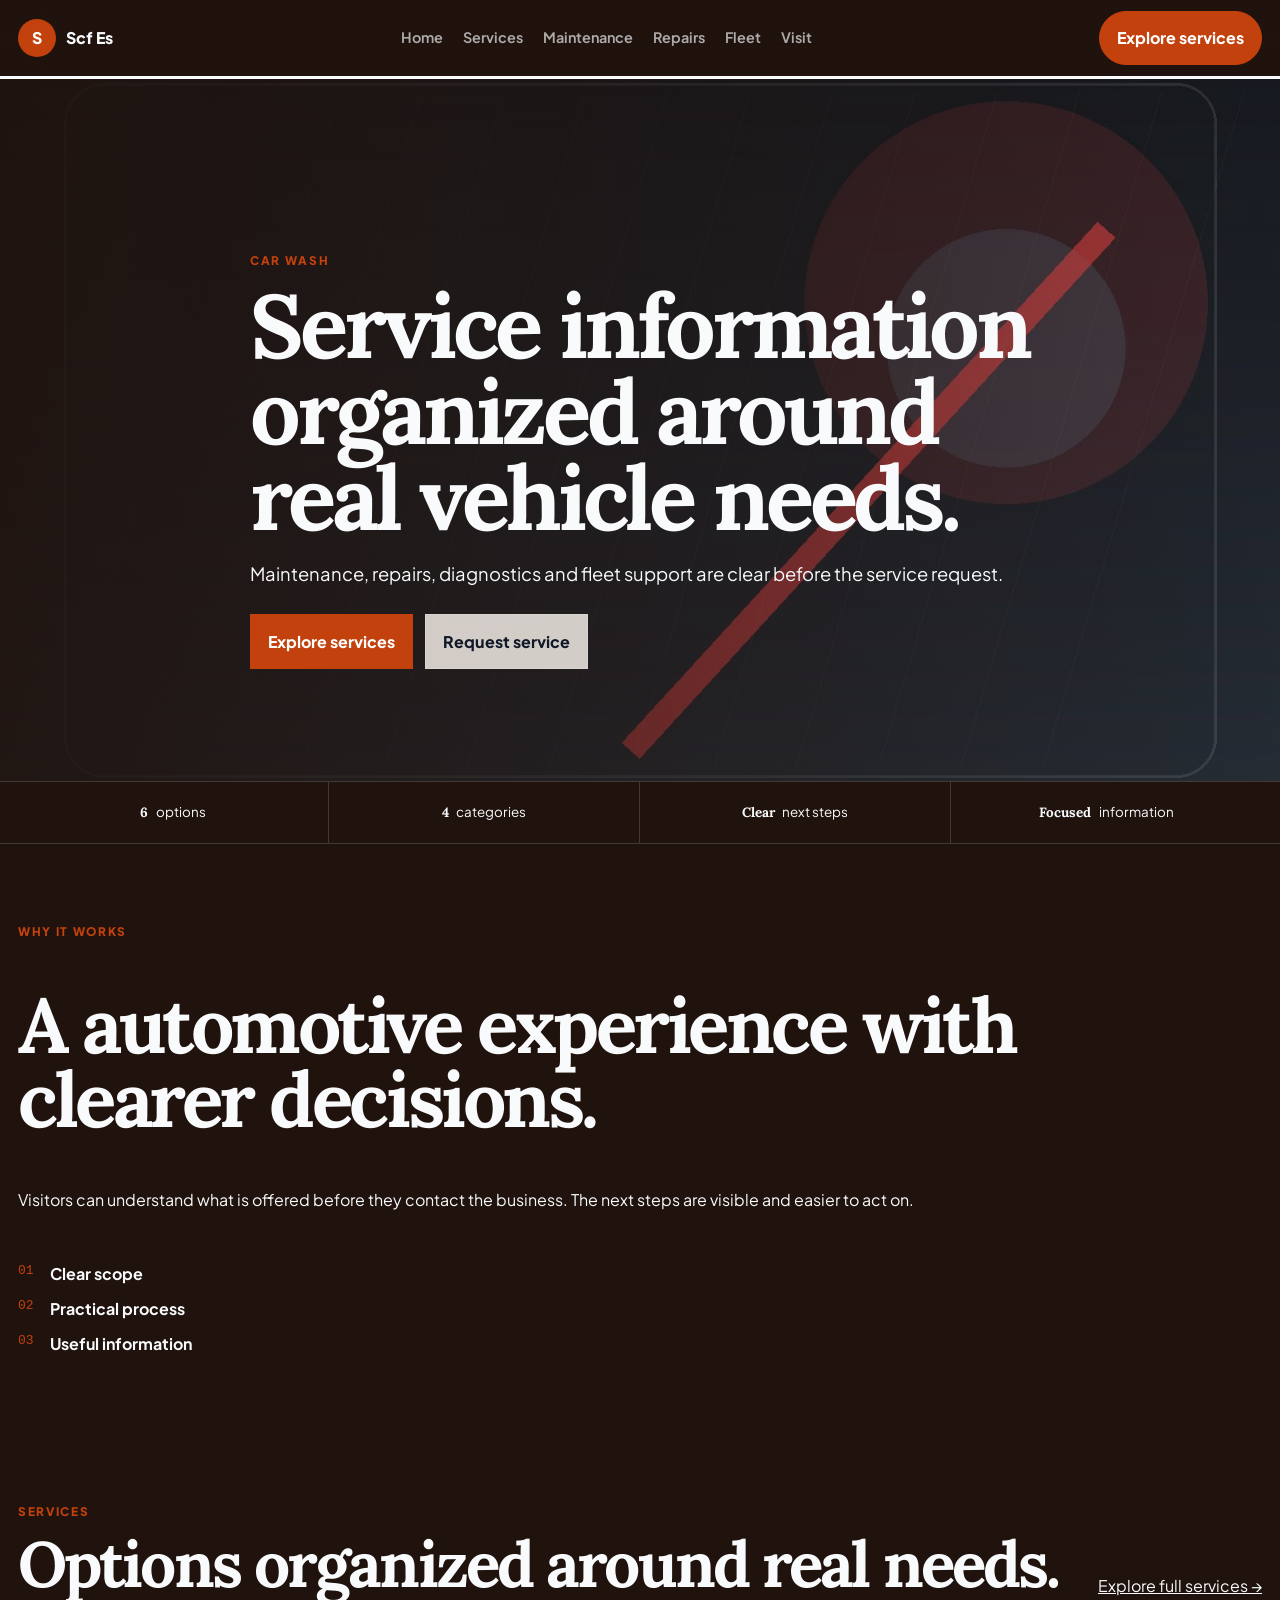
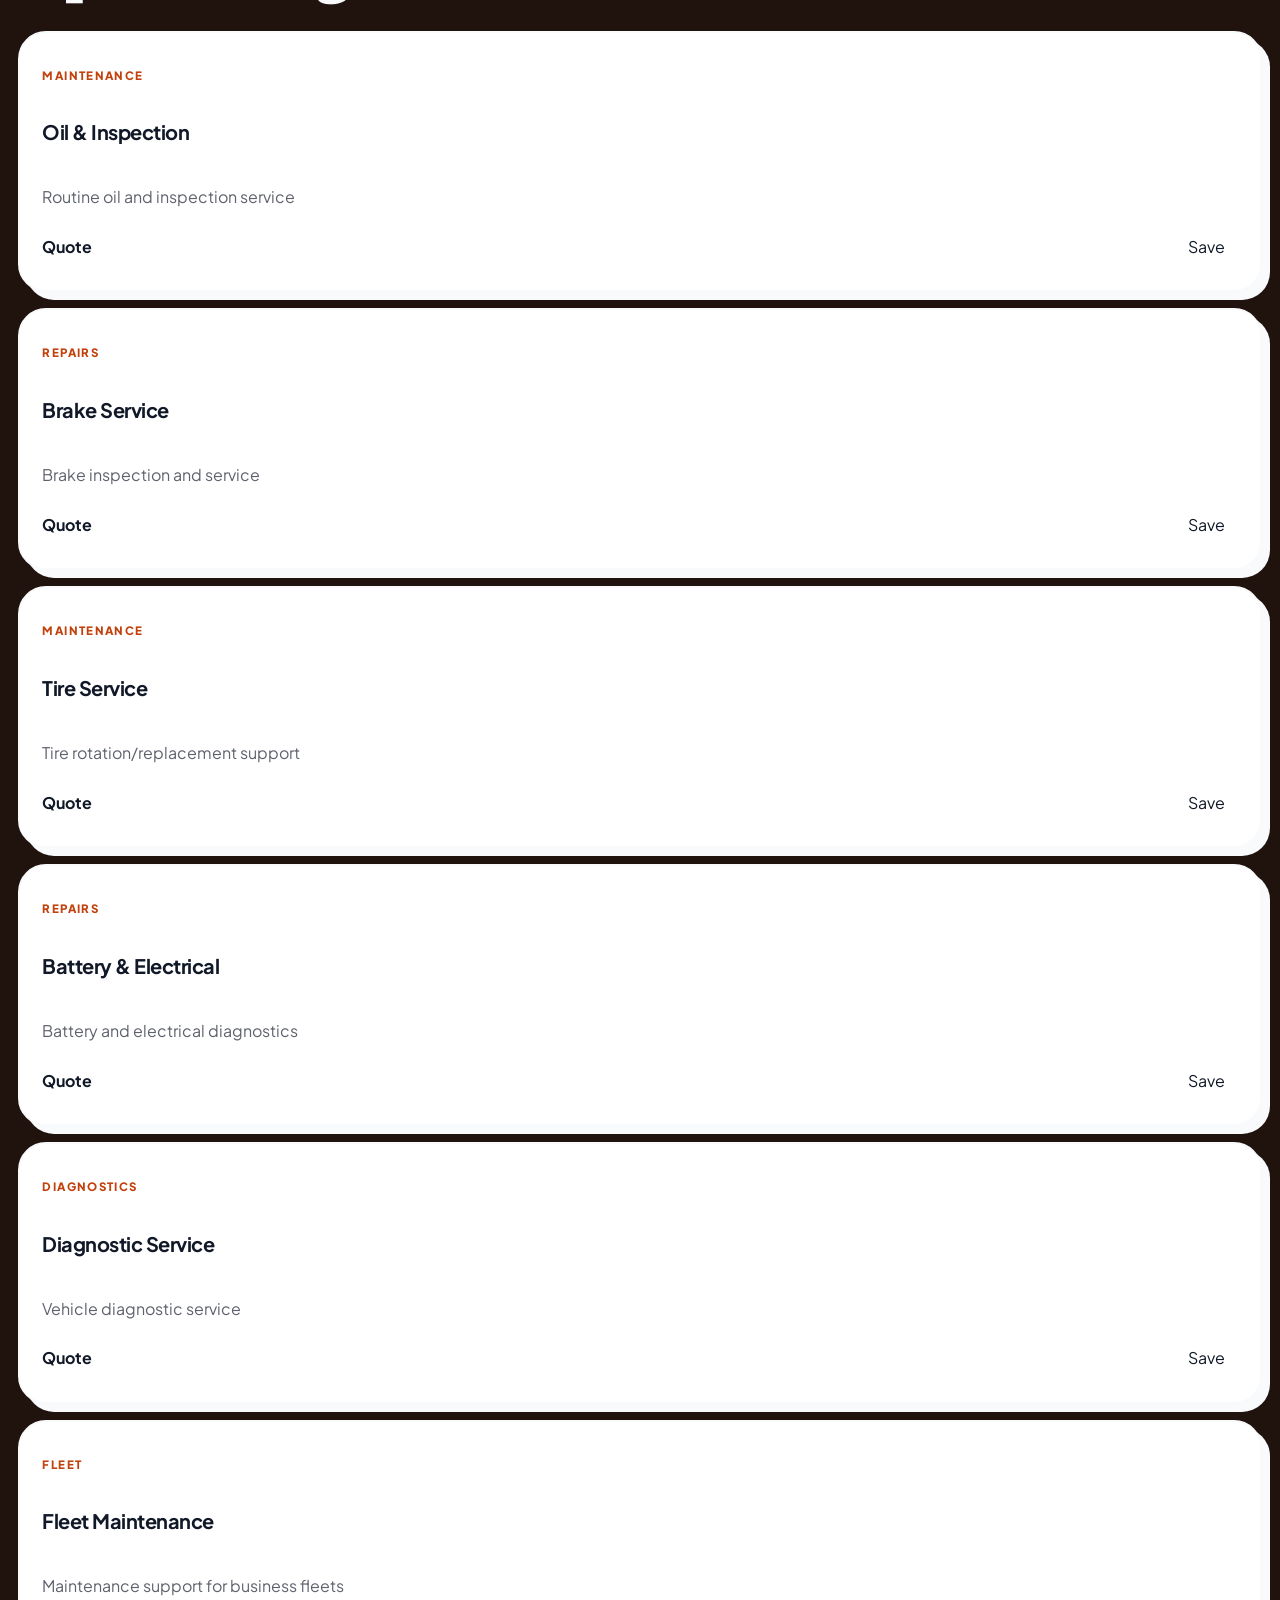
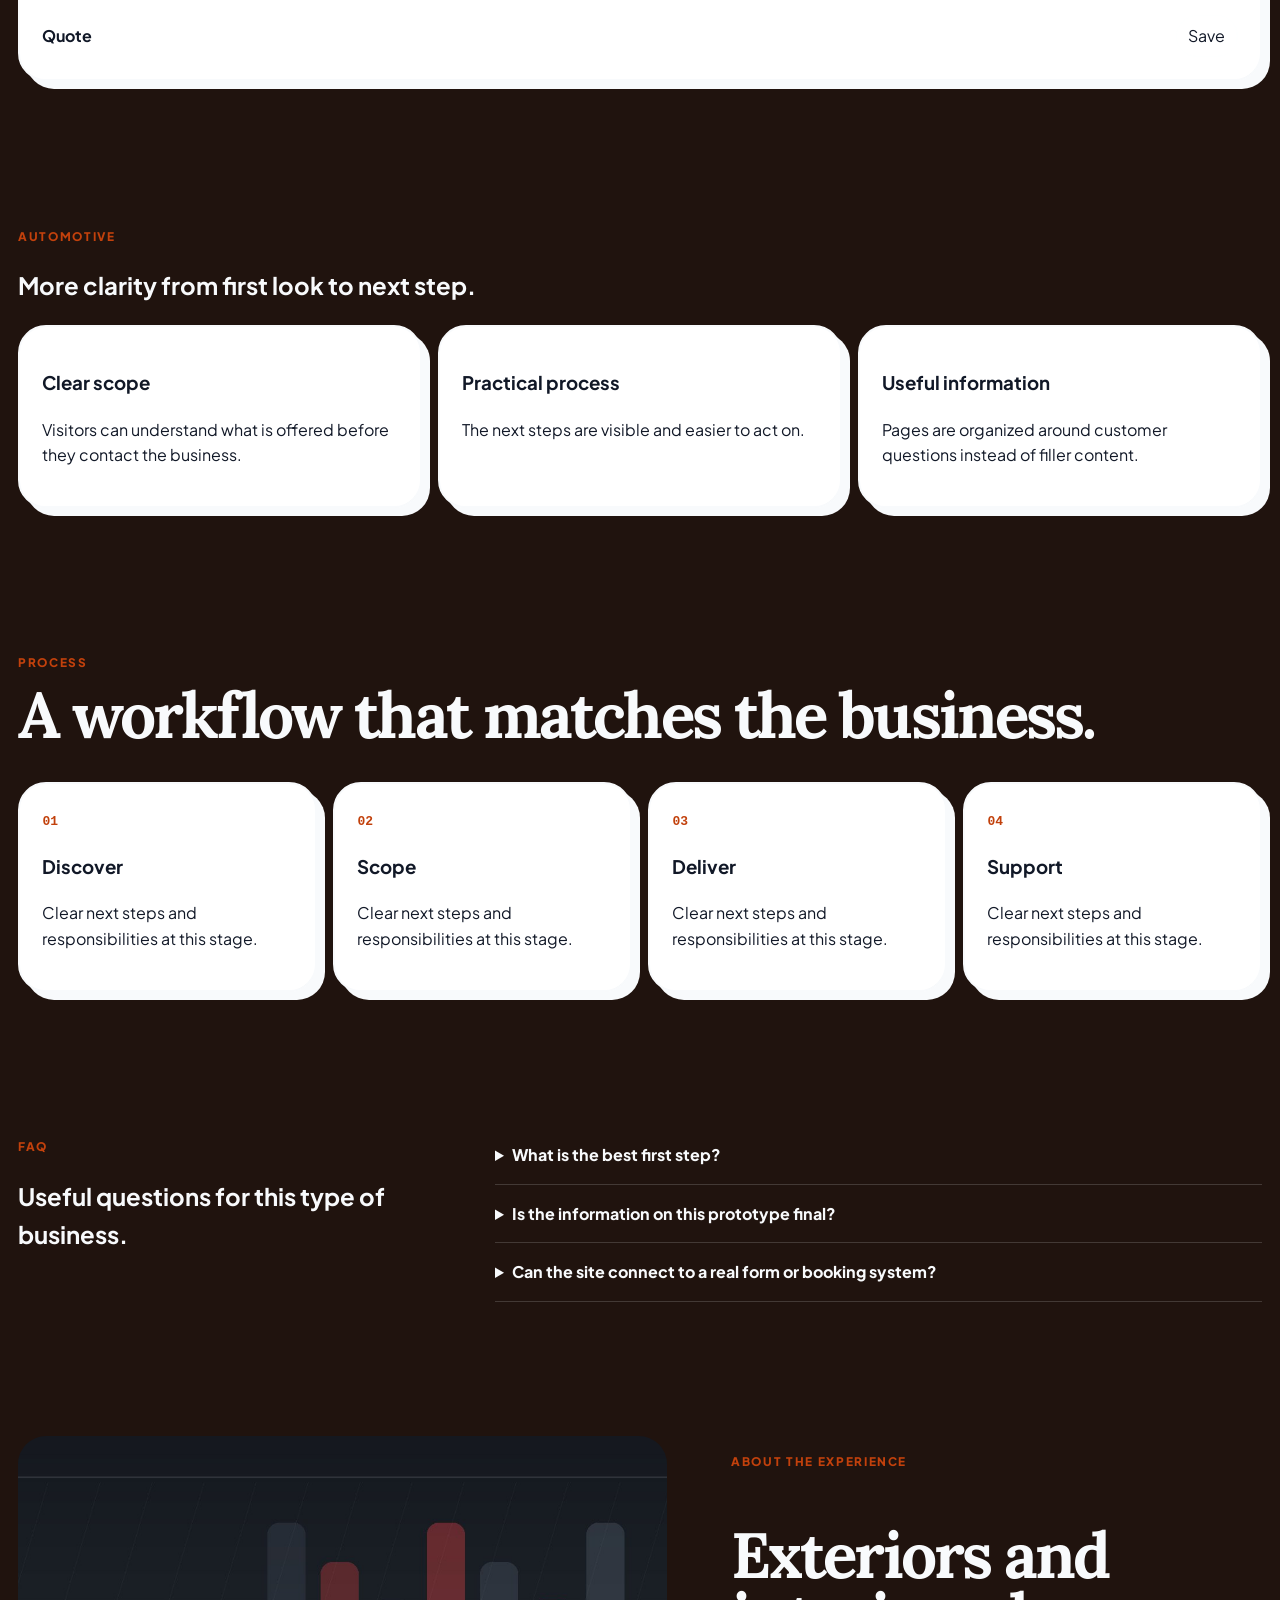
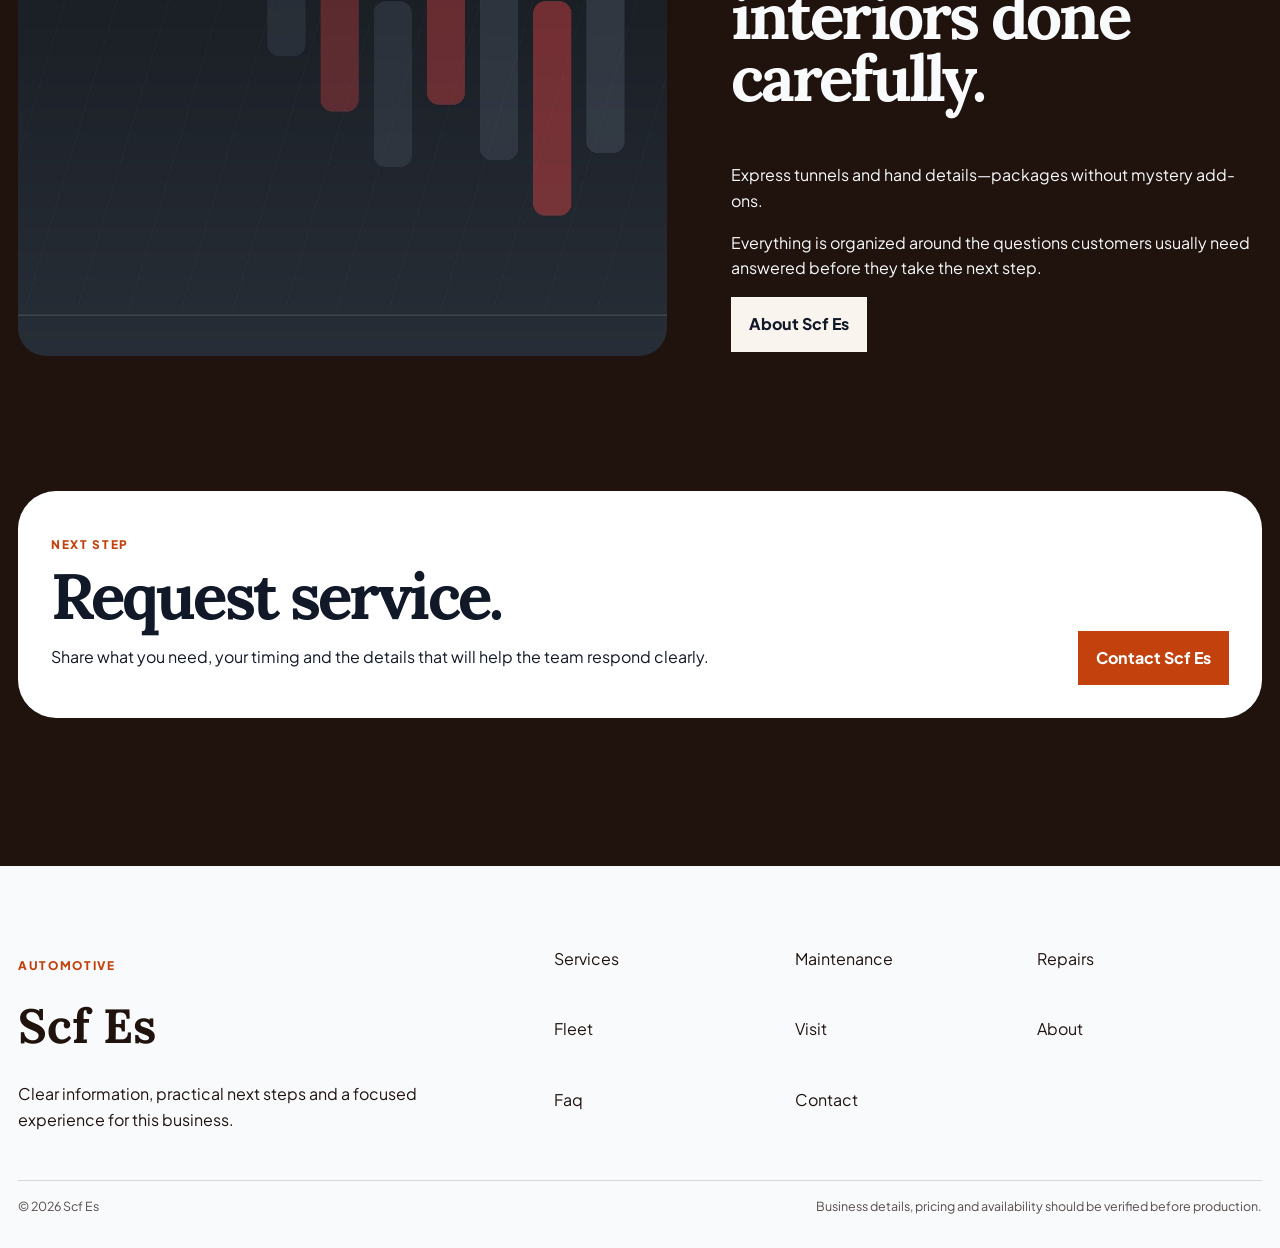
==== index.html @ 7261e89c "Publish company website" ====
<!doctype html><html lang="en"><head><meta charset="utf-8"><meta name="viewport" content="width=device-width,initial-scale=1"><title>Home | Scf Es</title><meta name="description" content="Scf Es — Home. Exteriors and interiors done carefully.."><meta name="theme-color" content="#20130e"><meta property="og:title" content="Home | Scf Es"><meta property="og:description" content="Scf Es — Home. Exteriors and interiors done carefully.."><meta property="og:image" content="assets/hero.jpg"><meta name="twitter:card" content="summary_large_image"><link rel="preconnect" href="https://fonts.googleapis.com"><link rel="preconnect" href="https://fonts.gstatic.com" crossorigin><link href="https://fonts.googleapis.com/css2?family=Plus+Jakarta+Sans:wght@400;500;600;700;800&family=Lora:wght@500;600;700;800&display=swap" rel="stylesheet"><link rel="stylesheet" href="styles.css"><link rel="icon" href="favicon.svg" type="image/svg+xml"><script type="application/ld+json">{"@context": "https://schema.org", "@type": "Organization", "name": "Scf Es", "description": "Scf Es \u2014 Home. Exteriors and interiors done carefully..", "url": "https://example.invalid", "knowsAbout": ["Automotive"]}</script></head><body class="arch-brutalist hero-editorial_type nav-utility cards-poster density-dense" data-arch="brutalist"><header class="site-header"><div class="shell nav-shell"><a class="brand" href="index.html"><span class="brand-mark">S</span><span>Scf Es</span></a><button class="menu-toggle" type="button" data-nav-toggle aria-expanded="false">Menu</button><nav data-nav><a href="index.html">Home</a><a href="services.html">Services</a><a href="maintenance.html">Maintenance</a><a href="repairs.html">Repairs</a><a href="fleet.html">Fleet</a><a href="visit.html">Visit</a></nav><a class="nav-cta" href="contact.html">Explore services</a></div></header><main><section class="home-hero section-hero"><div class="hero-media"><img src="assets/hero.jpg" alt="Car Wash brand visual"></div><div class="hero-shade"></div><div class="shell hero-copy"><p class="eyebrow">CAR WASH</p><h1>Service information organized around real vehicle needs.</h1><p>Maintenance, repairs, diagnostics and fleet support are clear before the service request.</p><div class="actions"><a class="btn primary" href="services.html">Explore services</a><a class="btn secondary" href="contact.html">Request service</a></div></div></section><section class="proof-strip"><div class="shell proof-grid"><span><b>6</b> options</span><span><b>4</b> categories</span><span><b>Clear</b> next steps</span><span><b>Focused</b> information</span></div></section><section class="section manifesto"><div class="shell manifesto-grid"><p class="eyebrow">WHY IT WORKS</p><h2>A automotive experience with clearer decisions.</h2><p>Visitors can understand what is offered before they contact the business. The next steps are visible and easier to act on.</p><div class="manifesto-index"><span>01</span><b>Clear scope</b><span>02</span><b>Practical process</b><span>03</span><b>Useful information</b></div></div></section><section class="section catalog-preview"><div class="shell"><div class="section-head"><div><p class="eyebrow">SERVICES</p><h2>Options organized around real needs.</h2></div><a href="services.html">Explore full services →</a></div><div class="catalog-grid"><article class="catalog-card" data-category="Maintenance"><p class="catalog-category">Maintenance</p><h3>Oil &amp; Inspection</h3><p>Routine oil and inspection service</p><div class="catalog-meta"><strong>Quote</strong><button type="button" data-save-item="Oil &amp; Inspection">Save</button></div></article><article class="catalog-card" data-category="Repairs"><p class="catalog-category">Repairs</p><h3>Brake Service</h3><p>Brake inspection and service</p><div class="catalog-meta"><strong>Quote</strong><button type="button" data-save-item="Brake Service">Save</button></div></article><article class="catalog-card" data-category="Maintenance"><p class="catalog-category">Maintenance</p><h3>Tire Service</h3><p>Tire rotation/replacement support</p><div class="catalog-meta"><strong>Quote</strong><button type="button" data-save-item="Tire Service">Save</button></div></article><article class="catalog-card" data-category="Repairs"><p class="catalog-category">Repairs</p><h3>Battery &amp; Electrical</h3><p>Battery and electrical diagnostics</p><div class="catalog-meta"><strong>Quote</strong><button type="button" data-save-item="Battery &amp; Electrical">Save</button></div></article><article class="catalog-card" data-category="Diagnostics"><p class="catalog-category">Diagnostics</p><h3>Diagnostic Service</h3><p>Vehicle diagnostic service</p><div class="catalog-meta"><strong>Quote</strong><button type="button" data-save-item="Diagnostic Service">Save</button></div></article><article class="catalog-card" data-category="Fleet"><p class="catalog-category">Fleet</p><h3>Fleet Maintenance</h3><p>Maintenance support for business fleets</p><div class="catalog-meta"><strong>Quote</strong><button type="button" data-save-item="Fleet Maintenance">Save</button></div></article></div></div></section><section class="section model-feature"><div class="shell"><p class="eyebrow">AUTOMOTIVE</p><h2>More clarity from first look to next step.</h2><div class="feature-grid"><article><h3>Clear scope</h3><p>Visitors can understand what is offered before they contact the business.</p></article><article><h3>Practical process</h3><p>The next steps are visible and easier to act on.</p></article><article><h3>Useful information</h3><p>Pages are organized around customer questions instead of filler content.</p></article></div></div></section><section class="section process"><div class="shell"><div class="section-head"><div><p class="eyebrow">PROCESS</p><h2>A workflow that matches the business.</h2></div></div><div class="process-grid"><article><b>01</b><h3>Discover</h3><p>Clear next steps and responsibilities at this stage.</p></article><article><b>02</b><h3>Scope</h3><p>Clear next steps and responsibilities at this stage.</p></article><article><b>03</b><h3>Deliver</h3><p>Clear next steps and responsibilities at this stage.</p></article><article><b>04</b><h3>Support</h3><p>Clear next steps and responsibilities at this stage.</p></article></div></div></section><section class="section faq"><div class="shell faq-grid"><div><p class="eyebrow">FAQ</p><h2>Useful questions for this type of business.</h2></div><div class="faq-list"><details><summary>What is the best first step?</summary><p>Start with the primary contact path and share the specific outcome, timing and constraints involved.</p></details><details><summary>Is the information on this prototype final?</summary><p>No. Pricing, availability, policies and business details marked as demo should be verified before production.</p></details><details><summary>Can the site connect to a real form or booking system?</summary><p>Yes. Demo forms are intentionally non-transmitting until a real endpoint or workflow is configured.</p></details></div></div></section><section class="section story"><div class="shell story-grid"><figure><img src="assets/detail.jpg" alt="Automotive detail"></figure><div><p class="eyebrow">ABOUT THE EXPERIENCE</p><h2>Exteriors and interiors done carefully.</h2><p>Express tunnels and hand details—packages without mystery add-ons.</p><p>Everything is organized around the questions customers usually need answered before they take the next step.</p><a class="btn tertiary" href="about.html">About Scf Es</a></div></div></section><section class="section final-cta"><div class="shell cta-panel"><div><p class="eyebrow">NEXT STEP</p><h2>Request service.</h2><p>Share what you need, your timing and the details that will help the team respond clearly.</p></div><a class="btn primary" href="contact.html">Contact Scf Es</a></div></section></main><footer class="site-footer"><div class="shell footer-main"><div><p class="eyebrow">Automotive</p><h2>Scf Es</h2><p>Clear information, practical next steps and a focused experience for this business.</p></div><div class="footer-links"><a href="services.html">Services</a><a href="maintenance.html">Maintenance</a><a href="repairs.html">Repairs</a><a href="fleet.html">Fleet</a><a href="visit.html">Visit</a><a href="about.html">About</a><a href="faq.html">Faq</a><a href="contact.html">Contact</a></div></div><div class="shell footer-bottom"><span>© 2026 Scf Es</span><span>Business details, pricing and availability should be verified before production.</span></div></footer><div class="toast" data-toast></div><script src="site.js"></script></body></html>
---- styles.css ----
:root{--bg:#20130e;--surface:#faf4ee;--card:#ffffff;--ink:#f8fafc;--surface-ink:#111827;--card-ink:#111827;--accent:#c2410c;--muted:#7a665d;--text-muted:color-mix(in srgb,var(--ink) 66%,transparent);--line:color-mix(in srgb,var(--ink) 16%,transparent);--radius:28px;--section:4.2rem;--body:"Plus Jakarta Sans",system-ui,sans-serif;--display:"Lora",serif}*{box-sizing:border-box}html{scroll-behavior:smooth}body{margin:0;background:var(--bg);color:var(--ink);font-family:var(--body);line-height:1.6}img{width:100%;height:100%;object-fit:cover;display:block}a{color:inherit}button,input,select,textarea{font:inherit}.shell{width:min(1320px,calc(100% - 36px));margin-inline:auto}.site-header{position:sticky;top:0;z-index:50;background:color-mix(in srgb,var(--bg) 88%,transparent);backdrop-filter:blur(18px);border-bottom:1px solid var(--line)}.nav-shell{min-height:76px;display:grid;grid-template-columns:auto 1fr auto;align-items:center;gap:24px}.brand{display:flex;align-items:center;gap:10px;text-decoration:none;font-weight:800}.brand-mark{width:38px;height:38px;border-radius:50%;display:grid;place-items:center;background:var(--accent);color:#fff}nav{display:flex;justify-content:center;gap:20px}nav a{text-decoration:none;color:var(--text-muted);font-size:.9rem;font-weight:650}.nav-cta,.btn{display:inline-flex;align-items:center;justify-content:center;text-decoration:none;border:1px solid var(--line);padding:.85rem 1.05rem;border-radius:max(8px,var(--radius));font-weight:750;cursor:pointer}.nav-cta,.btn.primary{background:var(--accent);color:#fff;border-color:var(--accent)}.btn.secondary{background:color-mix(in srgb,var(--surface) 82%,transparent);color:var(--surface-ink);backdrop-filter:blur(10px)}.btn.tertiary{background:var(--surface);color:var(--surface-ink)}.menu-toggle{display:none}.section{padding-block:var(--section)}.home-hero{position:relative;min-height:78vh;display:grid;align-items:end;overflow:hidden}.hero-media,.hero-shade{position:absolute;inset:0}.hero-shade{background:linear-gradient(95deg,color-mix(in srgb,var(--bg) 92%,transparent),color-mix(in srgb,var(--bg) 30%,transparent) 70%,transparent)}.hero-copy{position:relative;z-index:2;padding-block:7rem;max-width:780px}.hero-copy h1,.page-hero h1,.section-head h2,.manifesto h2,.story h2,.cta-panel h2{font-family:var(--display);line-height:.96;letter-spacing:-.045em}.hero-copy h1{font-size:clamp(3.5rem,7vw,6.8rem);margin:.2rem 0 1rem}.hero-copy>p:not(.eyebrow){font-size:1.15rem;max-width:62ch}.eyebrow{font-size:.74rem;text-transform:uppercase;letter-spacing:.14em;font-weight:800;color:var(--accent)}.actions{display:flex;gap:.8rem;flex-wrap:wrap;margin-top:1.6rem}.proof-strip{border-block:1px solid var(--line)}.proof-grid{display:grid;grid-template-columns:repeat(4,1fr)}.proof-grid span{padding:1.2rem;text-align:center;border-right:1px solid var(--line);font-size:.84rem}.proof-grid span:last-child{border-right:0}.proof-grid b{font-family:var(--display);margin-right:.35rem}.section-head{display:flex;justify-content:space-between;align-items:end;gap:2rem;margin-bottom:2rem}.section-head h2{font-size:clamp(2.5rem,5vw,4.8rem);margin:.2rem 0}.catalog-grid{display:grid;gap:1rem}.catalog-card{background:var(--card);color:var(--card-ink);border:1px solid var(--line);border-radius:var(--radius);padding:1.4rem;min-height:260px;display:flex;flex-direction:column}.catalog-card h2,.catalog-card h3{font-size:1.25rem;letter-spacing:-.025em}.catalog-card p{color:color-mix(in srgb,var(--card-ink) 68%,transparent)}.catalog-category{font-size:.72rem;text-transform:uppercase;letter-spacing:.12em;font-weight:800;color:var(--accent)!important}.catalog-meta{display:flex;justify-content:space-between;align-items:center;gap:1rem;margin-top:auto}.catalog-meta button{border:1px solid var(--line);background:transparent;color:inherit;border-radius:999px;padding:.45rem .7rem;cursor:pointer}.manifesto-grid{display:grid;gap:2rem;align-items:start}.manifesto h2{font-size:clamp(3rem,6vw,6rem);margin:.2rem 0}.manifesto-index{display:grid;grid-template-columns:auto 1fr;gap:.6rem 1rem}.manifesto-index span{color:var(--accent);font-family:monospace}.story-grid{display:grid;grid-template-columns:1.1fr .9fr;gap:5vw;align-items:center}.story-grid figure{height:520px;margin:0;border-radius:var(--radius);overflow:hidden}.story h2{font-size:clamp(2.4rem,5vw,4.5rem)}.process-grid,.feature-grid{display:grid;grid-template-columns:repeat(4,1fr);gap:1rem}.feature-grid{grid-template-columns:repeat(3,1fr)}.process-grid article,.feature-grid article{border:1px solid var(--line);background:var(--card);color:var(--card-ink);padding:1.4rem;border-radius:var(--radius)}.process-grid b{color:var(--accent);font-family:monospace}.bento-grid{display:grid;grid-template-columns:1.2fr .8fr;gap:1rem}.bento-grid>*{border:1px solid var(--line);background:var(--card);color:var(--card-ink);border-radius:var(--radius);padding:1.5rem;min-height:250px}.bento-grid figure{padding:0;overflow:hidden;margin:0}.bento-large{grid-row:span 2}.faq-grid{display:grid;grid-template-columns:.7fr 1.3fr;gap:5vw}.faq-list details{border-bottom:1px solid var(--line);padding:1rem 0}.faq-list summary{cursor:pointer;font-weight:750}.faq-list p{color:var(--text-muted)}.cta-panel{background:var(--card);color:var(--card-ink);border:1px solid var(--line);border-radius:calc(var(--radius) + 10px);padding:2rem;display:flex;justify-content:space-between;align-items:end;gap:2rem}.cta-panel h2{font-size:clamp(2.5rem,5vw,4.8rem);margin:.2rem 0}.page-hero{padding-block:7rem 2rem}.page-hero h1{font-size:clamp(3.2rem,6vw,6rem);max-width:12ch;margin:.2rem 0}.page-hero p:last-child{max-width:720px;color:var(--text-muted)}.catalog-tools{position:sticky;top:82px;z-index:10;background:var(--bg);padding:1rem 0;display:flex;gap:.8rem;align-items:center;flex-wrap:wrap}.catalog-tools input{min-width:260px;flex:1;background:var(--surface);color:var(--surface-ink);border:1px solid var(--line);padding:.85rem;border-radius:999px}.filter-row{display:flex;gap:.45rem;flex-wrap:wrap}.filter-row button{background:transparent;color:inherit;border:1px solid var(--line);padding:.55rem .8rem;border-radius:999px;cursor:pointer}.filter-row button.active{background:var(--accent);color:#fff;border-color:var(--accent)}.catalog-grid.full{grid-template-columns:repeat(3,1fr)}.subpage-grid{display:grid;grid-template-columns:1fr 1fr;gap:4vw;align-items:start}.subpage-grid>div{display:grid;grid-template-columns:1fr 1fr;gap:1rem}.subpage-grid article{border:1px solid var(--line);background:var(--card);color:var(--card-ink);padding:1.2rem;border-radius:var(--radius)}.subpage-grid figure{height:600px;margin:0;border-radius:var(--radius);overflow:hidden}.contact-grid{display:grid;grid-template-columns:1.2fr .8fr;gap:4vw}.contact-form{display:grid;gap:1rem;background:var(--card);color:var(--card-ink);border:1px solid var(--line);padding:1.5rem;border-radius:var(--radius)}.contact-form label{display:grid;gap:.4rem;font-weight:700}.contact-form input,.contact-form select,.contact-form textarea{background:var(--surface);color:var(--surface-ink);border:1px solid var(--line);border-radius:10px;padding:.85rem}.contact-aside{background:var(--ink);color:var(--bg);padding:2rem;border-radius:var(--radius)}.site-footer{margin-top:5rem;background:var(--ink);color:var(--bg);padding:5rem 0 2rem}.footer-main{display:grid;grid-template-columns:.8fr 1.2fr;gap:4rem}.footer-main h2{font-family:var(--display);font-size:3rem;margin:.2rem 0}.footer-links{display:grid;grid-template-columns:repeat(3,1fr);gap:.6rem 1rem}.footer-links a{text-decoration:none}.footer-bottom{display:flex;justify-content:space-between;gap:1rem;flex-wrap:wrap;border-top:1px solid color-mix(in srgb,var(--bg) 20%,transparent);margin-top:2rem;padding-top:1rem;font-size:.78rem;opacity:.75}.toast{position:fixed;right:1rem;bottom:1rem;background:var(--ink);color:var(--bg);padding:.8rem 1rem;border-radius:999px;opacity:0;transform:translateY(20px);transition:.25s;z-index:99}.toast.show{opacity:1;transform:none}.reveal{opacity:0;transform:translateY(20px);transition:.55s}.reveal.visible{opacity:1;transform:none}.subpage-card,.pricing-card,.treatment-card,.timeline-card,.visit-card-grid article,.checklist-grid article,.values-grid article,.compact-card-grid article{background:var(--card);color:var(--card-ink);border:1px solid color-mix(in srgb,var(--card-ink) 16%,transparent);border-radius:var(--radius);padding:1.35rem}.subpage-card p,.pricing-card p,.treatment-card p,.timeline-card p,.visit-card-grid p,.checklist-grid p,.values-grid p,.compact-card-grid p{color:color-mix(in srgb,var(--card-ink) 68%,transparent)}.subpage-card>span,.timeline-card>b,.checklist-grid b{color:var(--accent);font-family:monospace;font-weight:800}.internal-card-grid,.compact-card-grid,.visit-card-grid,.values-grid,.timeline-grid,.checklist-grid,.pricing-grid,.treatment-grid{display:grid;grid-template-columns:repeat(4,1fr);gap:1rem}.compact-card-grid,.visit-card-grid,.values-grid{grid-template-columns:repeat(2,1fr)}.pricing-grid{grid-template-columns:repeat(3,1fr)}.treatment-grid{grid-template-columns:repeat(4,1fr)}.pricing-card,.treatment-card{min-height:270px;display:flex;flex-direction:column}.pricing-card strong,.treatment-card strong{margin-top:auto;font-family:var(--display);font-size:1.35rem}.pricing-card a{margin-top:1rem;font-weight:800;text-decoration:none;color:var(--accent)}.split-panel,.media-callout,.visit-layout{display:grid;grid-template-columns:1fr 1fr;gap:4vw;align-items:center}.visual-frame{min-height:470px;margin:0;border-radius:var(--radius);overflow:hidden;position:relative;background:linear-gradient(135deg,var(--surface),color-mix(in srgb,var(--accent) 20%,var(--surface)))}.visual-frame img{position:absolute;inset:0}.visual-frame.image-fallback img{display:none}.visual-frame.image-fallback::after{content:'Visual preview';position:absolute;inset:0;display:grid;place-items:center;color:var(--surface-ink);font-family:var(--display);font-size:clamp(2rem,5vw,5rem);opacity:.45}.info-band{border:1px solid var(--line);background:var(--surface);color:var(--surface-ink);border-radius:var(--radius);padding:1.4rem 1.6rem;display:grid;grid-template-columns:auto 1fr;gap:1.5rem;align-items:start}.info-band p{margin:0;color:color-mix(in srgb,var(--surface-ink) 68%,transparent)}.faq-page-layout{display:grid;grid-template-columns:.7fr 1.3fr;gap:5vw}.bento-page-grid{display:grid;grid-template-columns:1.2fr .8fr .8fr;gap:1rem}.bento-page-grid>*{min-height:250px}.bento-page-lead{grid-row:span 2;background:var(--card);color:var(--card-ink);border:1px solid var(--line);padding:1.7rem;border-radius:var(--radius)}.bento-page-grid .visual-frame{min-height:100%}.media-callout .visual-frame{min-height:520px}.visit-layout .visual-frame{min-height:600px}.internal-hero{position:relative}.internal-hero::after{content:'';display:block;width:72px;height:4px;background:var(--accent);border-radius:99px;margin-top:1.5rem}.catalog-preview .catalog-card{color:var(--card-ink)}.catalog-card,.process-grid article,.feature-grid article{box-shadow:8px 8px 0 var(--ink);border:2px solid var(--ink)}.btn{border-radius:0}.site-header{border-bottom:3px solid var(--ink)}@media(max-width:980px){.menu-toggle{display:block}nav{display:none;position:absolute;left:0;right:0;top:76px;background:var(--bg);padding:1rem;flex-direction:column}nav.open{display:flex}.nav-shell{grid-template-columns:1fr auto auto}.proof-grid,.process-grid,.feature-grid,.catalog-grid.full,.catalog-grid,.internal-card-grid,.pricing-grid,.treatment-grid,.timeline-grid,.checklist-grid{grid-template-columns:1fr 1fr}.story-grid,.faq-grid,.subpage-grid,.contact-grid,.footer-main,.split-panel,.media-callout,.visit-layout,.faq-page-layout{grid-template-columns:1fr}.subpage-grid>div{grid-template-columns:1fr 1fr}.hero-split_media .home-hero .hero-media{width:100%;left:0}.hero-copy{max-width:100%}}@media(max-width:620px){.shell{width:min(100% - 24px,1320px)}.nav-cta{display:none}.proof-grid,.process-grid,.feature-grid,.catalog-grid,.catalog-grid.full,.subpage-grid>div,.footer-links,.internal-card-grid,.compact-card-grid,.visit-card-grid,.values-grid,.timeline-grid,.checklist-grid,.pricing-grid,.treatment-grid,.bento-page-grid{grid-template-columns:1fr}.proof-grid span{border-right:0;border-bottom:1px solid var(--line)}.section{padding-block:4rem}.home-hero{min-height:72vh}.hero-copy{padding-block:5rem 3rem}.section-head,.cta-panel{display:block}.catalog-card{min-height:220px}.story-grid figure,.subpage-grid figure{height:380px}}@media(prefers-reduced-motion:reduce){*{scroll-behavior:auto!important;transition:none!important}.reveal{opacity:1;transform:none}}
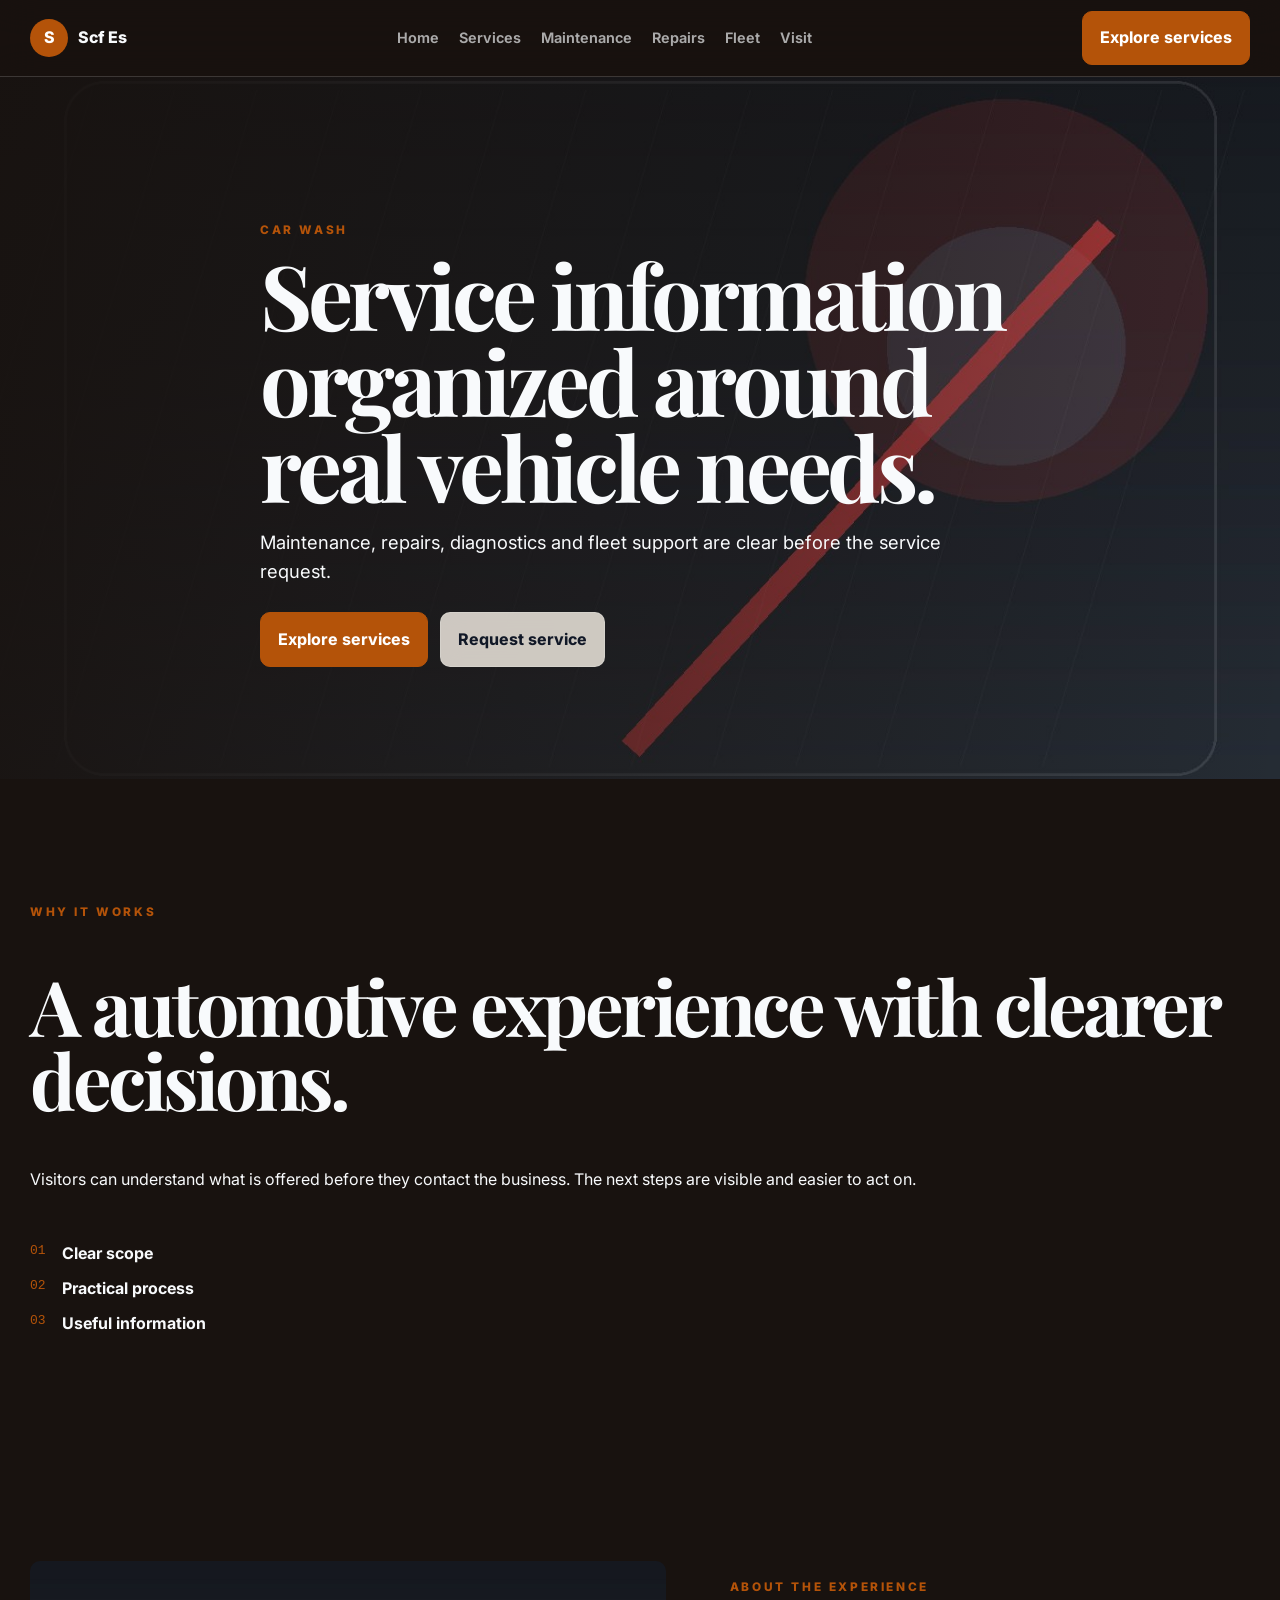
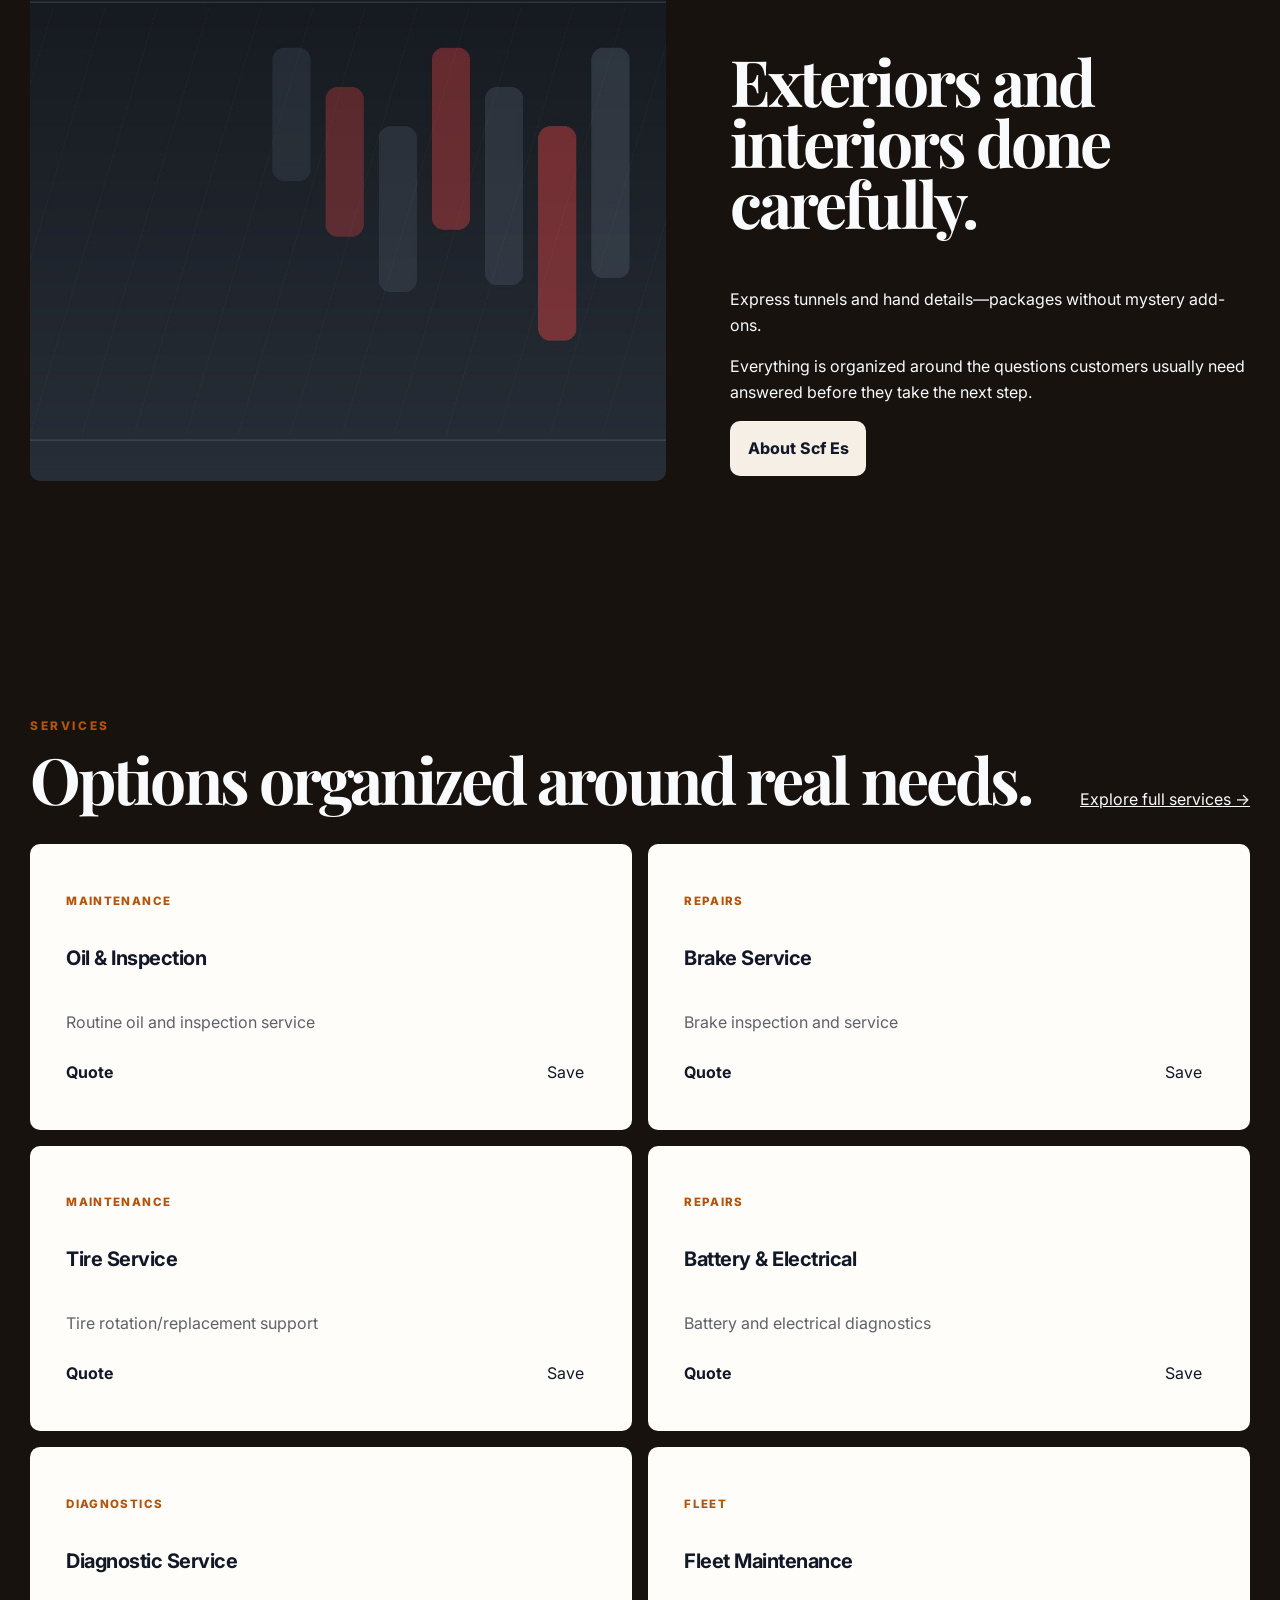
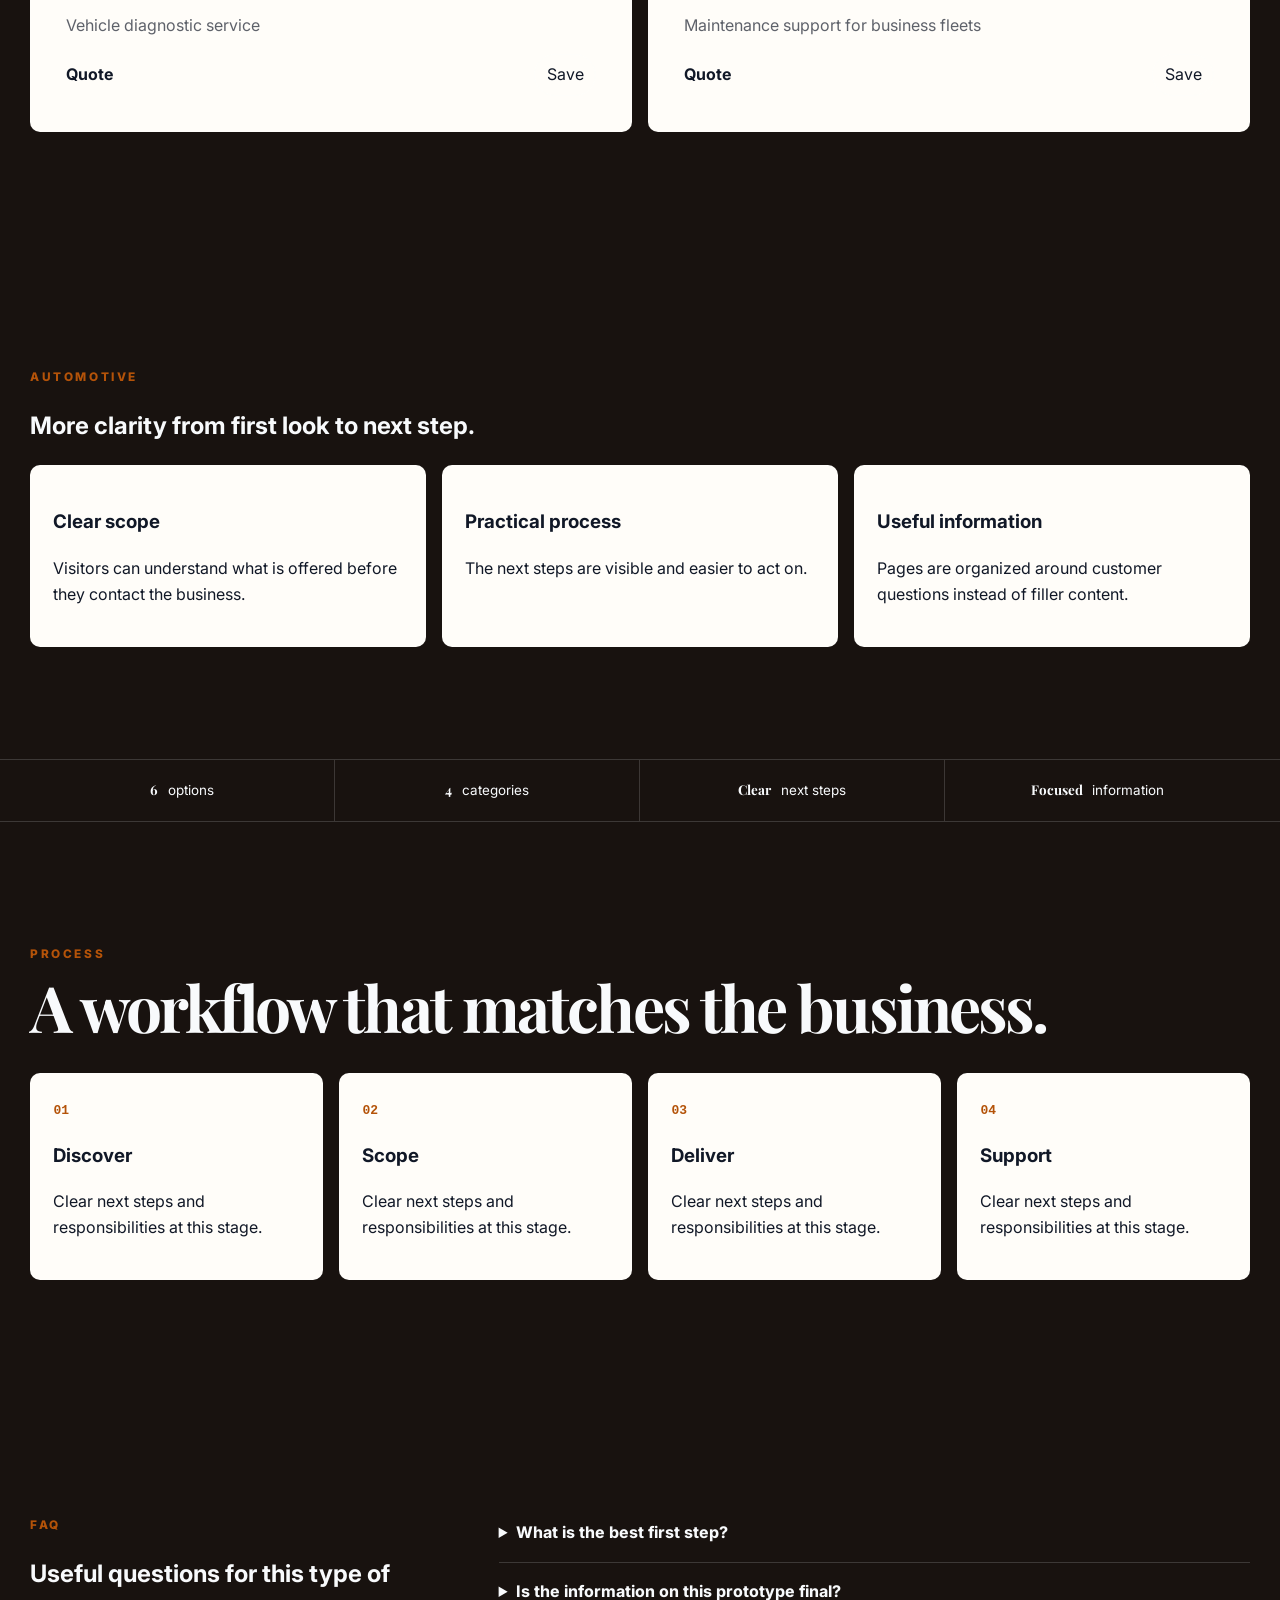
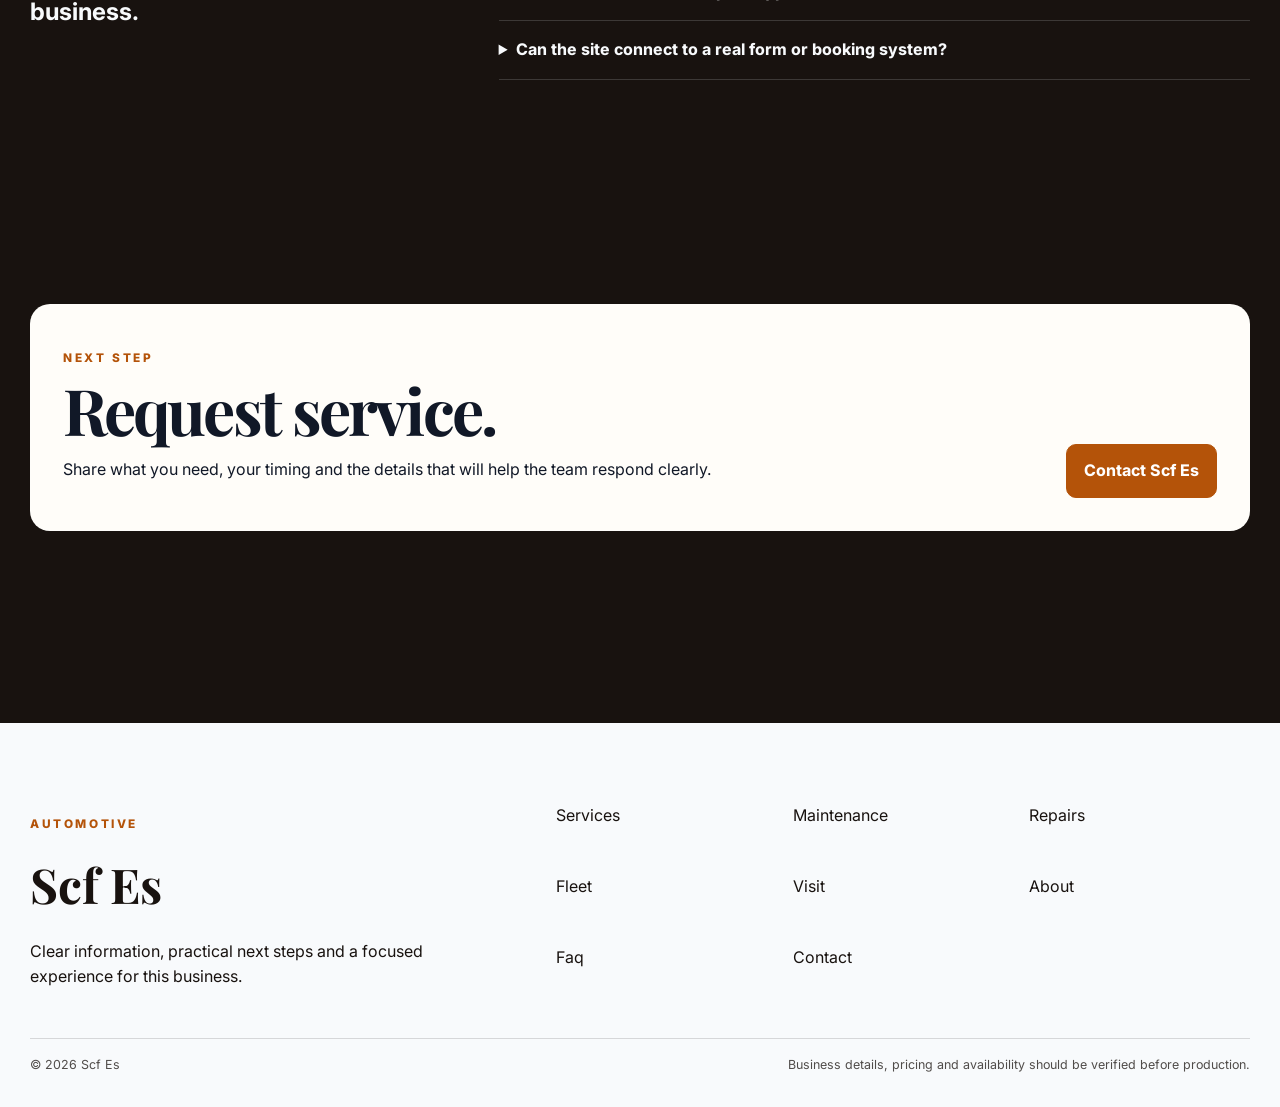
==== commit 4cc93ec1: "Improve website (warm)" ====
--- a/index.html
+++ b/index.html
@@ -1 +1 @@
-<!doctype html><html lang="en"><head><meta charset="utf-8"><meta name="viewport" content="width=device-width,initial-scale=1"><title>Home | Scf Es</title><meta name="description" content="Scf Es — Home. Exteriors and interiors done carefully.."><meta name="theme-color" content="#20130e"><meta property="og:title" content="Home | Scf Es"><meta property="og:description" content="Scf Es — Home. Exteriors and interiors done carefully.."><meta property="og:image" content="assets/hero.jpg"><meta name="twitter:card" content="summary_large_image"><link rel="preconnect" href="https://fonts.googleapis.com"><link rel="preconnect" href="https://fonts.gstatic.com" crossorigin><link href="https://fonts.googleapis.com/css2?family=Plus+Jakarta+Sans:wght@400;500;600;700;800&family=Lora:wght@500;600;700;800&display=swap" rel="stylesheet"><link rel="stylesheet" href="styles.css"><link rel="icon" href="favicon.svg" type="image/svg+xml"><script type="application/ld+json">{"@context": "https://schema.org", "@type": "Organization", "name": "Scf Es", "description": "Scf Es \u2014 Home. Exteriors and interiors done carefully..", "url": "https://example.invalid", "knowsAbout": ["Automotive"]}</script></head><body class="arch-brutalist hero-editorial_type nav-utility cards-poster density-dense" data-arch="brutalist"><header class="site-header"><div class="shell nav-shell"><a class="brand" href="index.html"><span class="brand-mark">S</span><span>Scf Es</span></a><button class="menu-toggle" type="button" data-nav-toggle aria-expanded="false">Menu</button><nav data-nav><a href="index.html">Home</a><a href="services.html">Services</a><a href="maintenance.html">Maintenance</a><a href="repairs.html">Repairs</a><a href="fleet.html">Fleet</a><a href="visit.html">Visit</a></nav><a class="nav-cta" href="contact.html">Explore services</a></div></header><main><section class="home-hero section-hero"><div class="hero-media"><img src="assets/hero.jpg" alt="Car Wash brand visual"></div><div class="hero-shade"></div><div class="shell hero-copy"><p class="eyebrow">CAR WASH</p><h1>Service information organized around real vehicle needs.</h1><p>Maintenance, repairs, diagnostics and fleet support are clear before the service request.</p><div class="actions"><a class="btn primary" href="services.html">Explore services</a><a class="btn secondary" href="contact.html">Request service</a></div></div></section><section class="proof-strip"><div class="shell proof-grid"><span><b>6</b> options</span><span><b>4</b> categories</span><span><b>Clear</b> next steps</span><span><b>Focused</b> information</span></div></section><section class="section manifesto"><div class="shell manifesto-grid"><p class="eyebrow">WHY IT WORKS</p><h2>A automotive experience with clearer decisions.</h2><p>Visitors can understand what is offered before they contact the business. The next steps are visible and easier to act on.</p><div class="manifesto-index"><span>01</span><b>Clear scope</b><span>02</span><b>Practical process</b><span>03</span><b>Useful information</b></div></div></section><section class="section catalog-preview"><div class="shell"><div class="section-head"><div><p class="eyebrow">SERVICES</p><h2>Options organized around real needs.</h2></div><a href="services.html">Explore full services →</a></div><div class="catalog-grid"><article class="catalog-card" data-category="Maintenance"><p class="catalog-category">Maintenance</p><h3>Oil &amp; Inspection</h3><p>Routine oil and inspection service</p><div class="catalog-meta"><strong>Quote</strong><button type="button" data-save-item="Oil &amp; Inspection">Save</button></div></article><article class="catalog-card" data-category="Repairs"><p class="catalog-category">Repairs</p><h3>Brake Service</h3><p>Brake inspection and service</p><div class="catalog-meta"><strong>Quote</strong><button type="button" data-save-item="Brake Service">Save</button></div></article><article class="catalog-card" data-category="Maintenance"><p class="catalog-category">Maintenance</p><h3>Tire Service</h3><p>Tire rotation/replacement support</p><div class="catalog-meta"><strong>Quote</strong><button type="button" data-save-item="Tire Service">Save</button></div></article><article class="catalog-card" data-category="Repairs"><p class="catalog-category">Repairs</p><h3>Battery &amp; Electrical</h3><p>Battery and electrical diagnostics</p><div class="catalog-meta"><strong>Quote</strong><button type="button" data-save-item="Battery &amp; Electrical">Save</button></div></article><article class="catalog-card" data-category="Diagnostics"><p class="catalog-category">Diagnostics</p><h3>Diagnostic Service</h3><p>Vehicle diagnostic service</p><div class="catalog-meta"><strong>Quote</strong><button type="button" data-save-item="Diagnostic Service">Save</button></div></article><article class="catalog-card" data-category="Fleet"><p class="catalog-category">Fleet</p><h3>Fleet Maintenance</h3><p>Maintenance support for business fleets</p><div class="catalog-meta"><strong>Quote</strong><button type="button" data-save-item="Fleet Maintenance">Save</button></div></article></div></div></section><section class="section model-feature"><div class="shell"><p class="eyebrow">AUTOMOTIVE</p><h2>More clarity from first look to next step.</h2><div class="feature-grid"><article><h3>Clear scope</h3><p>Visitors can understand what is offered before they contact the business.</p></article><article><h3>Practical process</h3><p>The next steps are visible and easier to act on.</p></article><article><h3>Useful information</h3><p>Pages are organized around customer questions instead of filler content.</p></article></div></div></section><section class="section process"><div class="shell"><div class="section-head"><div><p class="eyebrow">PROCESS</p><h2>A workflow that matches the business.</h2></div></div><div class="process-grid"><article><b>01</b><h3>Discover</h3><p>Clear next steps and responsibilities at this stage.</p></article><article><b>02</b><h3>Scope</h3><p>Clear next steps and responsibilities at this stage.</p></article><article><b>03</b><h3>Deliver</h3><p>Clear next steps and responsibilities at this stage.</p></article><article><b>04</b><h3>Support</h3><p>Clear next steps and responsibilities at this stage.</p></article></div></div></section><section class="section faq"><div class="shell faq-grid"><div><p class="eyebrow">FAQ</p><h2>Useful questions for this type of business.</h2></div><div class="faq-list"><details><summary>What is the best first step?</summary><p>Start with the primary contact path and share the specific outcome, timing and constraints involved.</p></details><details><summary>Is the information on this prototype final?</summary><p>No. Pricing, availability, policies and business details marked as demo should be verified before production.</p></details><details><summary>Can the site connect to a real form or booking system?</summary><p>Yes. Demo forms are intentionally non-transmitting until a real endpoint or workflow is configured.</p></details></div></div></section><section class="section story"><div class="shell story-grid"><figure><img src="assets/detail.jpg" alt="Automotive detail"></figure><div><p class="eyebrow">ABOUT THE EXPERIENCE</p><h2>Exteriors and interiors done carefully.</h2><p>Express tunnels and hand details—packages without mystery add-ons.</p><p>Everything is organized around the questions customers usually need answered before they take the next step.</p><a class="btn tertiary" href="about.html">About Scf Es</a></div></div></section><section class="section final-cta"><div class="shell cta-panel"><div><p class="eyebrow">NEXT STEP</p><h2>Request service.</h2><p>Share what you need, your timing and the details that will help the team respond clearly.</p></div><a class="btn primary" href="contact.html">Contact Scf Es</a></div></section></main><footer class="site-footer"><div class="shell footer-main"><div><p class="eyebrow">Automotive</p><h2>Scf Es</h2><p>Clear information, practical next steps and a focused experience for this business.</p></div><div class="footer-links"><a href="services.html">Services</a><a href="maintenance.html">Maintenance</a><a href="repairs.html">Repairs</a><a href="fleet.html">Fleet</a><a href="visit.html">Visit</a><a href="about.html">About</a><a href="faq.html">Faq</a><a href="contact.html">Contact</a></div></div><div class="shell footer-bottom"><span>© 2026 Scf Es</span><span>Business details, pricing and availability should be verified before production.</span></div></footer><div class="toast" data-toast></div><script src="site.js"></script></body></html>+<!doctype html><html lang="en"><head><meta charset="utf-8"><meta name="viewport" content="width=device-width,initial-scale=1"><title>Home | Scf Es</title><meta name="description" content="Scf Es — Home. Exteriors and interiors done carefully.."><meta name="theme-color" content="#18120f"><meta property="og:title" content="Home | Scf Es"><meta property="og:description" content="Scf Es — Home. Exteriors and interiors done carefully.."><meta property="og:image" content="assets/hero.jpg"><meta name="twitter:card" content="summary_large_image"><link rel="preconnect" href="https://fonts.googleapis.com"><link rel="preconnect" href="https://fonts.gstatic.com" crossorigin><link href="https://fonts.googleapis.com/css2?family=Inter:wght@400;500;600;700;800&family=Playfair+Display:wght@500;600;700;800&display=swap" rel="stylesheet"><link rel="stylesheet" href="styles.css"><link rel="icon" href="favicon.svg" type="image/svg+xml"><script type="application/ld+json">{"@context": "https://schema.org", "@type": "Organization", "name": "Scf Es", "description": "Scf Es \u2014 Home. Exteriors and interiors done carefully..", "url": "https://example.invalid", "knowsAbout": ["Automotive"]}</script></head><body class="arch-luxury hero-editorial_type nav-centered cards-stacked density-airy" data-arch="luxury"><header class="site-header"><div class="shell nav-shell"><a class="brand" href="index.html"><span class="brand-mark">S</span><span>Scf Es</span></a><button class="menu-toggle" type="button" data-nav-toggle aria-expanded="false">Menu</button><nav data-nav><a href="index.html">Home</a><a href="services.html">Services</a><a href="maintenance.html">Maintenance</a><a href="repairs.html">Repairs</a><a href="fleet.html">Fleet</a><a href="visit.html">Visit</a></nav><a class="nav-cta" href="contact.html">Explore services</a></div></header><main><section class="home-hero section-hero"><div class="hero-media"><img src="assets/hero.jpg" alt="Car Wash brand visual"></div><div class="hero-shade"></div><div class="shell hero-copy"><p class="eyebrow">CAR WASH</p><h1>Service information organized around real vehicle needs.</h1><p>Maintenance, repairs, diagnostics and fleet support are clear before the service request.</p><div class="actions"><a class="btn primary" href="services.html">Explore services</a><a class="btn secondary" href="contact.html">Request service</a></div></div></section><section class="section manifesto"><div class="shell manifesto-grid"><p class="eyebrow">WHY IT WORKS</p><h2>A automotive experience with clearer decisions.</h2><p>Visitors can understand what is offered before they contact the business. The next steps are visible and easier to act on.</p><div class="manifesto-index"><span>01</span><b>Clear scope</b><span>02</span><b>Practical process</b><span>03</span><b>Useful information</b></div></div></section><section class="section story"><div class="shell story-grid"><figure><img src="assets/detail.jpg" alt="Automotive detail"></figure><div><p class="eyebrow">ABOUT THE EXPERIENCE</p><h2>Exteriors and interiors done carefully.</h2><p>Express tunnels and hand details—packages without mystery add-ons.</p><p>Everything is organized around the questions customers usually need answered before they take the next step.</p><a class="btn tertiary" href="about.html">About Scf Es</a></div></div></section><section class="section catalog-preview"><div class="shell"><div class="section-head"><div><p class="eyebrow">SERVICES</p><h2>Options organized around real needs.</h2></div><a href="services.html">Explore full services →</a></div><div class="catalog-grid"><article class="catalog-card" data-category="Maintenance"><p class="catalog-category">Maintenance</p><h3>Oil &amp; Inspection</h3><p>Routine oil and inspection service</p><div class="catalog-meta"><strong>Quote</strong><button type="button" data-save-item="Oil &amp; Inspection">Save</button></div></article><article class="catalog-card" data-category="Repairs"><p class="catalog-category">Repairs</p><h3>Brake Service</h3><p>Brake inspection and service</p><div class="catalog-meta"><strong>Quote</strong><button type="button" data-save-item="Brake Service">Save</button></div></article><article class="catalog-card" data-category="Maintenance"><p class="catalog-category">Maintenance</p><h3>Tire Service</h3><p>Tire rotation/replacement support</p><div class="catalog-meta"><strong>Quote</strong><button type="button" data-save-item="Tire Service">Save</button></div></article><article class="catalog-card" data-category="Repairs"><p class="catalog-category">Repairs</p><h3>Battery &amp; Electrical</h3><p>Battery and electrical diagnostics</p><div class="catalog-meta"><strong>Quote</strong><button type="button" data-save-item="Battery &amp; Electrical">Save</button></div></article><article class="catalog-card" data-category="Diagnostics"><p class="catalog-category">Diagnostics</p><h3>Diagnostic Service</h3><p>Vehicle diagnostic service</p><div class="catalog-meta"><strong>Quote</strong><button type="button" data-save-item="Diagnostic Service">Save</button></div></article><article class="catalog-card" data-category="Fleet"><p class="catalog-category">Fleet</p><h3>Fleet Maintenance</h3><p>Maintenance support for business fleets</p><div class="catalog-meta"><strong>Quote</strong><button type="button" data-save-item="Fleet Maintenance">Save</button></div></article></div></div></section><section class="section model-feature"><div class="shell"><p class="eyebrow">AUTOMOTIVE</p><h2>More clarity from first look to next step.</h2><div class="feature-grid"><article><h3>Clear scope</h3><p>Visitors can understand what is offered before they contact the business.</p></article><article><h3>Practical process</h3><p>The next steps are visible and easier to act on.</p></article><article><h3>Useful information</h3><p>Pages are organized around customer questions instead of filler content.</p></article></div></div></section><section class="proof-strip"><div class="shell proof-grid"><span><b>6</b> options</span><span><b>4</b> categories</span><span><b>Clear</b> next steps</span><span><b>Focused</b> information</span></div></section><section class="section process"><div class="shell"><div class="section-head"><div><p class="eyebrow">PROCESS</p><h2>A workflow that matches the business.</h2></div></div><div class="process-grid"><article><b>01</b><h3>Discover</h3><p>Clear next steps and responsibilities at this stage.</p></article><article><b>02</b><h3>Scope</h3><p>Clear next steps and responsibilities at this stage.</p></article><article><b>03</b><h3>Deliver</h3><p>Clear next steps and responsibilities at this stage.</p></article><article><b>04</b><h3>Support</h3><p>Clear next steps and responsibilities at this stage.</p></article></div></div></section><section class="section faq"><div class="shell faq-grid"><div><p class="eyebrow">FAQ</p><h2>Useful questions for this type of business.</h2></div><div class="faq-list"><details><summary>What is the best first step?</summary><p>Start with the primary contact path and share the specific outcome, timing and constraints involved.</p></details><details><summary>Is the information on this prototype final?</summary><p>No. Pricing, availability, policies and business details marked as demo should be verified before production.</p></details><details><summary>Can the site connect to a real form or booking system?</summary><p>Yes. Demo forms are intentionally non-transmitting until a real endpoint or workflow is configured.</p></details></div></div></section><section class="section final-cta"><div class="shell cta-panel"><div><p class="eyebrow">NEXT STEP</p><h2>Request service.</h2><p>Share what you need, your timing and the details that will help the team respond clearly.</p></div><a class="btn primary" href="contact.html">Contact Scf Es</a></div></section></main><footer class="site-footer"><div class="shell footer-main"><div><p class="eyebrow">Automotive</p><h2>Scf Es</h2><p>Clear information, practical next steps and a focused experience for this business.</p></div><div class="footer-links"><a href="services.html">Services</a><a href="maintenance.html">Maintenance</a><a href="repairs.html">Repairs</a><a href="fleet.html">Fleet</a><a href="visit.html">Visit</a><a href="about.html">About</a><a href="faq.html">Faq</a><a href="contact.html">Contact</a></div></div><div class="shell footer-bottom"><span>© 2026 Scf Es</span><span>Business details, pricing and availability should be verified before production.</span></div></footer><div class="toast" data-toast></div><script src="site.js"></script></body></html>
--- a/styles.css
+++ b/styles.css
@@ -1 +1 @@
-:root{--bg:#20130e;--surface:#faf4ee;--card:#ffffff;--ink:#f8fafc;--surface-ink:#111827;--card-ink:#111827;--accent:#c2410c;--muted:#7a665d;--text-muted:color-mix(in srgb,var(--ink) 66%,transparent);--line:color-mix(in srgb,var(--ink) 16%,transparent);--radius:28px;--section:4.2rem;--body:"Plus Jakarta Sans",system-ui,sans-serif;--display:"Lora",serif}*{box-sizing:border-box}html{scroll-behavior:smooth}body{margin:0;background:var(--bg);color:var(--ink);font-family:var(--body);line-height:1.6}img{width:100%;height:100%;object-fit:cover;display:block}a{color:inherit}button,input,select,textarea{font:inherit}.shell{width:min(1320px,calc(100% - 36px));margin-inline:auto}.site-header{position:sticky;top:0;z-index:50;background:color-mix(in srgb,var(--bg) 88%,transparent);backdrop-filter:blur(18px);border-bottom:1px solid var(--line)}.nav-shell{min-height:76px;display:grid;grid-template-columns:auto 1fr auto;align-items:center;gap:24px}.brand{display:flex;align-items:center;gap:10px;text-decoration:none;font-weight:800}.brand-mark{width:38px;height:38px;border-radius:50%;display:grid;place-items:center;background:var(--accent);color:#fff}nav{display:flex;justify-content:center;gap:20px}nav a{text-decoration:none;color:var(--text-muted);font-size:.9rem;font-weight:650}.nav-cta,.btn{display:inline-flex;align-items:center;justify-content:center;text-decoration:none;border:1px solid var(--line);padding:.85rem 1.05rem;border-radius:max(8px,var(--radius));font-weight:750;cursor:pointer}.nav-cta,.btn.primary{background:var(--accent);color:#fff;border-color:var(--accent)}.btn.secondary{background:color-mix(in srgb,var(--surface) 82%,transparent);color:var(--surface-ink);backdrop-filter:blur(10px)}.btn.tertiary{background:var(--surface);color:var(--surface-ink)}.menu-toggle{display:none}.section{padding-block:var(--section)}.home-hero{position:relative;min-height:78vh;display:grid;align-items:end;overflow:hidden}.hero-media,.hero-shade{position:absolute;inset:0}.hero-shade{background:linear-gradient(95deg,color-mix(in srgb,var(--bg) 92%,transparent),color-mix(in srgb,var(--bg) 30%,transparent) 70%,transparent)}.hero-copy{position:relative;z-index:2;padding-block:7rem;max-width:780px}.hero-copy h1,.page-hero h1,.section-head h2,.manifesto h2,.story h2,.cta-panel h2{font-family:var(--display);line-height:.96;letter-spacing:-.045em}.hero-copy h1{font-size:clamp(3.5rem,7vw,6.8rem);margin:.2rem 0 1rem}.hero-copy>p:not(.eyebrow){font-size:1.15rem;max-width:62ch}.eyebrow{font-size:.74rem;text-transform:uppercase;letter-spacing:.14em;font-weight:800;color:var(--accent)}.actions{display:flex;gap:.8rem;flex-wrap:wrap;margin-top:1.6rem}.proof-strip{border-block:1px solid var(--line)}.proof-grid{display:grid;grid-template-columns:repeat(4,1fr)}.proof-grid span{padding:1.2rem;text-align:center;border-right:1px solid var(--line);font-size:.84rem}.proof-grid span:last-child{border-right:0}.proof-grid b{font-family:var(--display);margin-right:.35rem}.section-head{display:flex;justify-content:space-between;align-items:end;gap:2rem;margin-bottom:2rem}.section-head h2{font-size:clamp(2.5rem,5vw,4.8rem);margin:.2rem 0}.catalog-grid{display:grid;gap:1rem}.catalog-card{background:var(--card);color:var(--card-ink);border:1px solid var(--line);border-radius:var(--radius);padding:1.4rem;min-height:260px;display:flex;flex-direction:column}.catalog-card h2,.catalog-card h3{font-size:1.25rem;letter-spacing:-.025em}.catalog-card p{color:color-mix(in srgb,var(--card-ink) 68%,transparent)}.catalog-category{font-size:.72rem;text-transform:uppercase;letter-spacing:.12em;font-weight:800;color:var(--accent)!important}.catalog-meta{display:flex;justify-content:space-between;align-items:center;gap:1rem;margin-top:auto}.catalog-meta button{border:1px solid var(--line);background:transparent;color:inherit;border-radius:999px;padding:.45rem .7rem;cursor:pointer}.manifesto-grid{display:grid;gap:2rem;align-items:start}.manifesto h2{font-size:clamp(3rem,6vw,6rem);margin:.2rem 0}.manifesto-index{display:grid;grid-template-columns:auto 1fr;gap:.6rem 1rem}.manifesto-index span{color:var(--accent);font-family:monospace}.story-grid{display:grid;grid-template-columns:1.1fr .9fr;gap:5vw;align-items:center}.story-grid figure{height:520px;margin:0;border-radius:var(--radius);overflow:hidden}.story h2{font-size:clamp(2.4rem,5vw,4.5rem)}.process-grid,.feature-grid{display:grid;grid-template-columns:repeat(4,1fr);gap:1rem}.feature-grid{grid-template-columns:repeat(3,1fr)}.process-grid article,.feature-grid article{border:1px solid var(--line);background:var(--card);color:var(--card-ink);padding:1.4rem;border-radius:var(--radius)}.process-grid b{color:var(--accent);font-family:monospace}.bento-grid{display:grid;grid-template-columns:1.2fr .8fr;gap:1rem}.bento-grid>*{border:1px solid var(--line);background:var(--card);color:var(--card-ink);border-radius:var(--radius);padding:1.5rem;min-height:250px}.bento-grid figure{padding:0;overflow:hidden;margin:0}.bento-large{grid-row:span 2}.faq-grid{display:grid;grid-template-columns:.7fr 1.3fr;gap:5vw}.faq-list details{border-bottom:1px solid var(--line);padding:1rem 0}.faq-list summary{cursor:pointer;font-weight:750}.faq-list p{color:var(--text-muted)}.cta-panel{background:var(--card);color:var(--card-ink);border:1px solid var(--line);border-radius:calc(var(--radius) + 10px);padding:2rem;display:flex;justify-content:space-between;align-items:end;gap:2rem}.cta-panel h2{font-size:clamp(2.5rem,5vw,4.8rem);margin:.2rem 0}.page-hero{padding-block:7rem 2rem}.page-hero h1{font-size:clamp(3.2rem,6vw,6rem);max-width:12ch;margin:.2rem 0}.page-hero p:last-child{max-width:720px;color:var(--text-muted)}.catalog-tools{position:sticky;top:82px;z-index:10;background:var(--bg);padding:1rem 0;display:flex;gap:.8rem;align-items:center;flex-wrap:wrap}.catalog-tools input{min-width:260px;flex:1;background:var(--surface);color:var(--surface-ink);border:1px solid var(--line);padding:.85rem;border-radius:999px}.filter-row{display:flex;gap:.45rem;flex-wrap:wrap}.filter-row button{background:transparent;color:inherit;border:1px solid var(--line);padding:.55rem .8rem;border-radius:999px;cursor:pointer}.filter-row button.active{background:var(--accent);color:#fff;border-color:var(--accent)}.catalog-grid.full{grid-template-columns:repeat(3,1fr)}.subpage-grid{display:grid;grid-template-columns:1fr 1fr;gap:4vw;align-items:start}.subpage-grid>div{display:grid;grid-template-columns:1fr 1fr;gap:1rem}.subpage-grid article{border:1px solid var(--line);background:var(--card);color:var(--card-ink);padding:1.2rem;border-radius:var(--radius)}.subpage-grid figure{height:600px;margin:0;border-radius:var(--radius);overflow:hidden}.contact-grid{display:grid;grid-template-columns:1.2fr .8fr;gap:4vw}.contact-form{display:grid;gap:1rem;background:var(--card);color:var(--card-ink);border:1px solid var(--line);padding:1.5rem;border-radius:var(--radius)}.contact-form label{display:grid;gap:.4rem;font-weight:700}.contact-form input,.contact-form select,.contact-form textarea{background:var(--surface);color:var(--surface-ink);border:1px solid var(--line);border-radius:10px;padding:.85rem}.contact-aside{background:var(--ink);color:var(--bg);padding:2rem;border-radius:var(--radius)}.site-footer{margin-top:5rem;background:var(--ink);color:var(--bg);padding:5rem 0 2rem}.footer-main{display:grid;grid-template-columns:.8fr 1.2fr;gap:4rem}.footer-main h2{font-family:var(--display);font-size:3rem;margin:.2rem 0}.footer-links{display:grid;grid-template-columns:repeat(3,1fr);gap:.6rem 1rem}.footer-links a{text-decoration:none}.footer-bottom{display:flex;justify-content:space-between;gap:1rem;flex-wrap:wrap;border-top:1px solid color-mix(in srgb,var(--bg) 20%,transparent);margin-top:2rem;padding-top:1rem;font-size:.78rem;opacity:.75}.toast{position:fixed;right:1rem;bottom:1rem;background:var(--ink);color:var(--bg);padding:.8rem 1rem;border-radius:999px;opacity:0;transform:translateY(20px);transition:.25s;z-index:99}.toast.show{opacity:1;transform:none}.reveal{opacity:0;transform:translateY(20px);transition:.55s}.reveal.visible{opacity:1;transform:none}.subpage-card,.pricing-card,.treatment-card,.timeline-card,.visit-card-grid article,.checklist-grid article,.values-grid article,.compact-card-grid article{background:var(--card);color:var(--card-ink);border:1px solid color-mix(in srgb,var(--card-ink) 16%,transparent);border-radius:var(--radius);padding:1.35rem}.subpage-card p,.pricing-card p,.treatment-card p,.timeline-card p,.visit-card-grid p,.checklist-grid p,.values-grid p,.compact-card-grid p{color:color-mix(in srgb,var(--card-ink) 68%,transparent)}.subpage-card>span,.timeline-card>b,.checklist-grid b{color:var(--accent);font-family:monospace;font-weight:800}.internal-card-grid,.compact-card-grid,.visit-card-grid,.values-grid,.timeline-grid,.checklist-grid,.pricing-grid,.treatment-grid{display:grid;grid-template-columns:repeat(4,1fr);gap:1rem}.compact-card-grid,.visit-card-grid,.values-grid{grid-template-columns:repeat(2,1fr)}.pricing-grid{grid-template-columns:repeat(3,1fr)}.treatment-grid{grid-template-columns:repeat(4,1fr)}.pricing-card,.treatment-card{min-height:270px;display:flex;flex-direction:column}.pricing-card strong,.treatment-card strong{margin-top:auto;font-family:var(--display);font-size:1.35rem}.pricing-card a{margin-top:1rem;font-weight:800;text-decoration:none;color:var(--accent)}.split-panel,.media-callout,.visit-layout{display:grid;grid-template-columns:1fr 1fr;gap:4vw;align-items:center}.visual-frame{min-height:470px;margin:0;border-radius:var(--radius);overflow:hidden;position:relative;background:linear-gradient(135deg,var(--surface),color-mix(in srgb,var(--accent) 20%,var(--surface)))}.visual-frame img{position:absolute;inset:0}.visual-frame.image-fallback img{display:none}.visual-frame.image-fallback::after{content:'Visual preview';position:absolute;inset:0;display:grid;place-items:center;color:var(--surface-ink);font-family:var(--display);font-size:clamp(2rem,5vw,5rem);opacity:.45}.info-band{border:1px solid var(--line);background:var(--surface);color:var(--surface-ink);border-radius:var(--radius);padding:1.4rem 1.6rem;display:grid;grid-template-columns:auto 1fr;gap:1.5rem;align-items:start}.info-band p{margin:0;color:color-mix(in srgb,var(--surface-ink) 68%,transparent)}.faq-page-layout{display:grid;grid-template-columns:.7fr 1.3fr;gap:5vw}.bento-page-grid{display:grid;grid-template-columns:1.2fr .8fr .8fr;gap:1rem}.bento-page-grid>*{min-height:250px}.bento-page-lead{grid-row:span 2;background:var(--card);color:var(--card-ink);border:1px solid var(--line);padding:1.7rem;border-radius:var(--radius)}.bento-page-grid .visual-frame{min-height:100%}.media-callout .visual-frame{min-height:520px}.visit-layout .visual-frame{min-height:600px}.internal-hero{position:relative}.internal-hero::after{content:'';display:block;width:72px;height:4px;background:var(--accent);border-radius:99px;margin-top:1.5rem}.catalog-preview .catalog-card{color:var(--card-ink)}.catalog-card,.process-grid article,.feature-grid article{box-shadow:8px 8px 0 var(--ink);border:2px solid var(--ink)}.btn{border-radius:0}.site-header{border-bottom:3px solid var(--ink)}@media(max-width:980px){.menu-toggle{display:block}nav{display:none;position:absolute;left:0;right:0;top:76px;background:var(--bg);padding:1rem;flex-direction:column}nav.open{display:flex}.nav-shell{grid-template-columns:1fr auto auto}.proof-grid,.process-grid,.feature-grid,.catalog-grid.full,.catalog-grid,.internal-card-grid,.pricing-grid,.treatment-grid,.timeline-grid,.checklist-grid{grid-template-columns:1fr 1fr}.story-grid,.faq-grid,.subpage-grid,.contact-grid,.footer-main,.split-panel,.media-callout,.visit-layout,.faq-page-layout{grid-template-columns:1fr}.subpage-grid>div{grid-template-columns:1fr 1fr}.hero-split_media .home-hero .hero-media{width:100%;left:0}.hero-copy{max-width:100%}}@media(max-width:620px){.shell{width:min(100% - 24px,1320px)}.nav-cta{display:none}.proof-grid,.process-grid,.feature-grid,.catalog-grid,.catalog-grid.full,.subpage-grid>div,.footer-links,.internal-card-grid,.compact-card-grid,.visit-card-grid,.values-grid,.timeline-grid,.checklist-grid,.pricing-grid,.treatment-grid,.bento-page-grid{grid-template-columns:1fr}.proof-grid span{border-right:0;border-bottom:1px solid var(--line)}.section{padding-block:4rem}.home-hero{min-height:72vh}.hero-copy{padding-block:5rem 3rem}.section-head,.cta-panel{display:block}.catalog-card{min-height:220px}.story-grid figure,.subpage-grid figure{height:380px}}@media(prefers-reduced-motion:reduce){*{scroll-behavior:auto!important;transition:none!important}.reveal{opacity:1;transform:none}}+:root{--bg:#18120f;--surface:#f6efe6;--card:#fffdf9;--ink:#f8fafc;--surface-ink:#111827;--card-ink:#111827;--accent:#b45309;--muted:#78685c;--text-muted:color-mix(in srgb,var(--ink) 66%,transparent);--line:color-mix(in srgb,var(--ink) 16%,transparent);--radius:10px;--section:7rem;--body:"Inter",system-ui,sans-serif;--display:"Playfair Display",serif}*{box-sizing:border-box}html{scroll-behavior:smooth}body{margin:0;background:var(--bg);color:var(--ink);font-family:var(--body);line-height:1.6}img{width:100%;height:100%;object-fit:cover;display:block}a{color:inherit}button,input,select,textarea{font:inherit}.shell{width:min(1320px,calc(100% - 36px));margin-inline:auto}.site-header{position:sticky;top:0;z-index:50;background:color-mix(in srgb,var(--bg) 88%,transparent);backdrop-filter:blur(18px);border-bottom:1px solid var(--line)}.nav-shell{min-height:76px;display:grid;grid-template-columns:auto 1fr auto;align-items:center;gap:24px}.brand{display:flex;align-items:center;gap:10px;text-decoration:none;font-weight:800}.brand-mark{width:38px;height:38px;border-radius:50%;display:grid;place-items:center;background:var(--accent);color:#fff}nav{display:flex;justify-content:center;gap:20px}nav a{text-decoration:none;color:var(--text-muted);font-size:.9rem;font-weight:650}.nav-cta,.btn{display:inline-flex;align-items:center;justify-content:center;text-decoration:none;border:1px solid var(--line);padding:.85rem 1.05rem;border-radius:max(8px,var(--radius));font-weight:750;cursor:pointer}.nav-cta,.btn.primary{background:var(--accent);color:#fff;border-color:var(--accent)}.btn.secondary{background:color-mix(in srgb,var(--surface) 82%,transparent);color:var(--surface-ink);backdrop-filter:blur(10px)}.btn.tertiary{background:var(--surface);color:var(--surface-ink)}.menu-toggle{display:none}.section{padding-block:var(--section)}.home-hero{position:relative;min-height:78vh;display:grid;align-items:end;overflow:hidden}.hero-media,.hero-shade{position:absolute;inset:0}.hero-shade{background:linear-gradient(95deg,color-mix(in srgb,var(--bg) 92%,transparent),color-mix(in srgb,var(--bg) 30%,transparent) 70%,transparent)}.hero-copy{position:relative;z-index:2;padding-block:7rem;max-width:780px}.hero-copy h1,.page-hero h1,.section-head h2,.manifesto h2,.story h2,.cta-panel h2{font-family:var(--display);line-height:.96;letter-spacing:-.045em}.hero-copy h1{font-size:clamp(3.5rem,7vw,6.8rem);margin:.2rem 0 1rem}.hero-copy>p:not(.eyebrow){font-size:1.15rem;max-width:62ch}.eyebrow{font-size:.74rem;text-transform:uppercase;letter-spacing:.14em;font-weight:800;color:var(--accent)}.actions{display:flex;gap:.8rem;flex-wrap:wrap;margin-top:1.6rem}.proof-strip{border-block:1px solid var(--line)}.proof-grid{display:grid;grid-template-columns:repeat(4,1fr)}.proof-grid span{padding:1.2rem;text-align:center;border-right:1px solid var(--line);font-size:.84rem}.proof-grid span:last-child{border-right:0}.proof-grid b{font-family:var(--display);margin-right:.35rem}.section-head{display:flex;justify-content:space-between;align-items:end;gap:2rem;margin-bottom:2rem}.section-head h2{font-size:clamp(2.5rem,5vw,4.8rem);margin:.2rem 0}.catalog-grid{display:grid;gap:1rem}.catalog-card{background:var(--card);color:var(--card-ink);border:1px solid var(--line);border-radius:var(--radius);padding:1.4rem;min-height:260px;display:flex;flex-direction:column}.catalog-card h2,.catalog-card h3{font-size:1.25rem;letter-spacing:-.025em}.catalog-card p{color:color-mix(in srgb,var(--card-ink) 68%,transparent)}.catalog-category{font-size:.72rem;text-transform:uppercase;letter-spacing:.12em;font-weight:800;color:var(--accent)!important}.catalog-meta{display:flex;justify-content:space-between;align-items:center;gap:1rem;margin-top:auto}.catalog-meta button{border:1px solid var(--line);background:transparent;color:inherit;border-radius:999px;padding:.45rem .7rem;cursor:pointer}.manifesto-grid{display:grid;gap:2rem;align-items:start}.manifesto h2{font-size:clamp(3rem,6vw,6rem);margin:.2rem 0}.manifesto-index{display:grid;grid-template-columns:auto 1fr;gap:.6rem 1rem}.manifesto-index span{color:var(--accent);font-family:monospace}.story-grid{display:grid;grid-template-columns:1.1fr .9fr;gap:5vw;align-items:center}.story-grid figure{height:520px;margin:0;border-radius:var(--radius);overflow:hidden}.story h2{font-size:clamp(2.4rem,5vw,4.5rem)}.process-grid,.feature-grid{display:grid;grid-template-columns:repeat(4,1fr);gap:1rem}.feature-grid{grid-template-columns:repeat(3,1fr)}.process-grid article,.feature-grid article{border:1px solid var(--line);background:var(--card);color:var(--card-ink);padding:1.4rem;border-radius:var(--radius)}.process-grid b{color:var(--accent);font-family:monospace}.bento-grid{display:grid;grid-template-columns:1.2fr .8fr;gap:1rem}.bento-grid>*{border:1px solid var(--line);background:var(--card);color:var(--card-ink);border-radius:var(--radius);padding:1.5rem;min-height:250px}.bento-grid figure{padding:0;overflow:hidden;margin:0}.bento-large{grid-row:span 2}.faq-grid{display:grid;grid-template-columns:.7fr 1.3fr;gap:5vw}.faq-list details{border-bottom:1px solid var(--line);padding:1rem 0}.faq-list summary{cursor:pointer;font-weight:750}.faq-list p{color:var(--text-muted)}.cta-panel{background:var(--card);color:var(--card-ink);border:1px solid var(--line);border-radius:calc(var(--radius) + 10px);padding:2rem;display:flex;justify-content:space-between;align-items:end;gap:2rem}.cta-panel h2{font-size:clamp(2.5rem,5vw,4.8rem);margin:.2rem 0}.page-hero{padding-block:7rem 2rem}.page-hero h1{font-size:clamp(3.2rem,6vw,6rem);max-width:12ch;margin:.2rem 0}.page-hero p:last-child{max-width:720px;color:var(--text-muted)}.catalog-tools{position:sticky;top:82px;z-index:10;background:var(--bg);padding:1rem 0;display:flex;gap:.8rem;align-items:center;flex-wrap:wrap}.catalog-tools input{min-width:260px;flex:1;background:var(--surface);color:var(--surface-ink);border:1px solid var(--line);padding:.85rem;border-radius:999px}.filter-row{display:flex;gap:.45rem;flex-wrap:wrap}.filter-row button{background:transparent;color:inherit;border:1px solid var(--line);padding:.55rem .8rem;border-radius:999px;cursor:pointer}.filter-row button.active{background:var(--accent);color:#fff;border-color:var(--accent)}.catalog-grid.full{grid-template-columns:repeat(3,1fr)}.subpage-grid{display:grid;grid-template-columns:1fr 1fr;gap:4vw;align-items:start}.subpage-grid>div{display:grid;grid-template-columns:1fr 1fr;gap:1rem}.subpage-grid article{border:1px solid var(--line);background:var(--card);color:var(--card-ink);padding:1.2rem;border-radius:var(--radius)}.subpage-grid figure{height:600px;margin:0;border-radius:var(--radius);overflow:hidden}.contact-grid{display:grid;grid-template-columns:1.2fr .8fr;gap:4vw}.contact-form{display:grid;gap:1rem;background:var(--card);color:var(--card-ink);border:1px solid var(--line);padding:1.5rem;border-radius:var(--radius)}.contact-form label{display:grid;gap:.4rem;font-weight:700}.contact-form input,.contact-form select,.contact-form textarea{background:var(--surface);color:var(--surface-ink);border:1px solid var(--line);border-radius:10px;padding:.85rem}.contact-aside{background:var(--ink);color:var(--bg);padding:2rem;border-radius:var(--radius)}.site-footer{margin-top:5rem;background:var(--ink);color:var(--bg);padding:5rem 0 2rem}.footer-main{display:grid;grid-template-columns:.8fr 1.2fr;gap:4rem}.footer-main h2{font-family:var(--display);font-size:3rem;margin:.2rem 0}.footer-links{display:grid;grid-template-columns:repeat(3,1fr);gap:.6rem 1rem}.footer-links a{text-decoration:none}.footer-bottom{display:flex;justify-content:space-between;gap:1rem;flex-wrap:wrap;border-top:1px solid color-mix(in srgb,var(--bg) 20%,transparent);margin-top:2rem;padding-top:1rem;font-size:.78rem;opacity:.75}.toast{position:fixed;right:1rem;bottom:1rem;background:var(--ink);color:var(--bg);padding:.8rem 1rem;border-radius:999px;opacity:0;transform:translateY(20px);transition:.25s;z-index:99}.toast.show{opacity:1;transform:none}.reveal{opacity:0;transform:translateY(20px);transition:.55s}.reveal.visible{opacity:1;transform:none}.subpage-card,.pricing-card,.treatment-card,.timeline-card,.visit-card-grid article,.checklist-grid article,.values-grid article,.compact-card-grid article{background:var(--card);color:var(--card-ink);border:1px solid color-mix(in srgb,var(--card-ink) 16%,transparent);border-radius:var(--radius);padding:1.35rem}.subpage-card p,.pricing-card p,.treatment-card p,.timeline-card p,.visit-card-grid p,.checklist-grid p,.values-grid p,.compact-card-grid p{color:color-mix(in srgb,var(--card-ink) 68%,transparent)}.subpage-card>span,.timeline-card>b,.checklist-grid b{color:var(--accent);font-family:monospace;font-weight:800}.internal-card-grid,.compact-card-grid,.visit-card-grid,.values-grid,.timeline-grid,.checklist-grid,.pricing-grid,.treatment-grid{display:grid;grid-template-columns:repeat(4,1fr);gap:1rem}.compact-card-grid,.visit-card-grid,.values-grid{grid-template-columns:repeat(2,1fr)}.pricing-grid{grid-template-columns:repeat(3,1fr)}.treatment-grid{grid-template-columns:repeat(4,1fr)}.pricing-card,.treatment-card{min-height:270px;display:flex;flex-direction:column}.pricing-card strong,.treatment-card strong{margin-top:auto;font-family:var(--display);font-size:1.35rem}.pricing-card a{margin-top:1rem;font-weight:800;text-decoration:none;color:var(--accent)}.split-panel,.media-callout,.visit-layout{display:grid;grid-template-columns:1fr 1fr;gap:4vw;align-items:center}.visual-frame{min-height:470px;margin:0;border-radius:var(--radius);overflow:hidden;position:relative;background:linear-gradient(135deg,var(--surface),color-mix(in srgb,var(--accent) 20%,var(--surface)))}.visual-frame img{position:absolute;inset:0}.visual-frame.image-fallback img{display:none}.visual-frame.image-fallback::after{content:'Visual preview';position:absolute;inset:0;display:grid;place-items:center;color:var(--surface-ink);font-family:var(--display);font-size:clamp(2rem,5vw,5rem);opacity:.45}.info-band{border:1px solid var(--line);background:var(--surface);color:var(--surface-ink);border-radius:var(--radius);padding:1.4rem 1.6rem;display:grid;grid-template-columns:auto 1fr;gap:1.5rem;align-items:start}.info-band p{margin:0;color:color-mix(in srgb,var(--surface-ink) 68%,transparent)}.faq-page-layout{display:grid;grid-template-columns:.7fr 1.3fr;gap:5vw}.bento-page-grid{display:grid;grid-template-columns:1.2fr .8fr .8fr;gap:1rem}.bento-page-grid>*{min-height:250px}.bento-page-lead{grid-row:span 2;background:var(--card);color:var(--card-ink);border:1px solid var(--line);padding:1.7rem;border-radius:var(--radius)}.bento-page-grid .visual-frame{min-height:100%}.media-callout .visual-frame{min-height:520px}.visit-layout .visual-frame{min-height:600px}.internal-hero{position:relative}.internal-hero::after{content:'';display:block;width:72px;height:4px;background:var(--accent);border-radius:99px;margin-top:1.5rem}.catalog-preview .catalog-card{color:var(--card-ink)}.shell{max-width:1220px}.catalog-grid{grid-template-columns:repeat(2,1fr)}.catalog-card{padding:2.2rem}.hero-copy{max-width:760px}.eyebrow{letter-spacing:.22em}@media(max-width:980px){.menu-toggle{display:block}nav{display:none;position:absolute;left:0;right:0;top:76px;background:var(--bg);padding:1rem;flex-direction:column}nav.open{display:flex}.nav-shell{grid-template-columns:1fr auto auto}.proof-grid,.process-grid,.feature-grid,.catalog-grid.full,.catalog-grid,.internal-card-grid,.pricing-grid,.treatment-grid,.timeline-grid,.checklist-grid{grid-template-columns:1fr 1fr}.story-grid,.faq-grid,.subpage-grid,.contact-grid,.footer-main,.split-panel,.media-callout,.visit-layout,.faq-page-layout{grid-template-columns:1fr}.subpage-grid>div{grid-template-columns:1fr 1fr}.hero-split_media .home-hero .hero-media{width:100%;left:0}.hero-copy{max-width:100%}}@media(max-width:620px){.shell{width:min(100% - 24px,1320px)}.nav-cta{display:none}.proof-grid,.process-grid,.feature-grid,.catalog-grid,.catalog-grid.full,.subpage-grid>div,.footer-links,.internal-card-grid,.compact-card-grid,.visit-card-grid,.values-grid,.timeline-grid,.checklist-grid,.pricing-grid,.treatment-grid,.bento-page-grid{grid-template-columns:1fr}.proof-grid span{border-right:0;border-bottom:1px solid var(--line)}.section{padding-block:4rem}.home-hero{min-height:72vh}.hero-copy{padding-block:5rem 3rem}.section-head,.cta-panel{display:block}.catalog-card{min-height:220px}.story-grid figure,.subpage-grid figure{height:380px}}@media(prefers-reduced-motion:reduce){*{scroll-behavior:auto!important;transition:none!important}.reveal{opacity:1;transform:none}}
